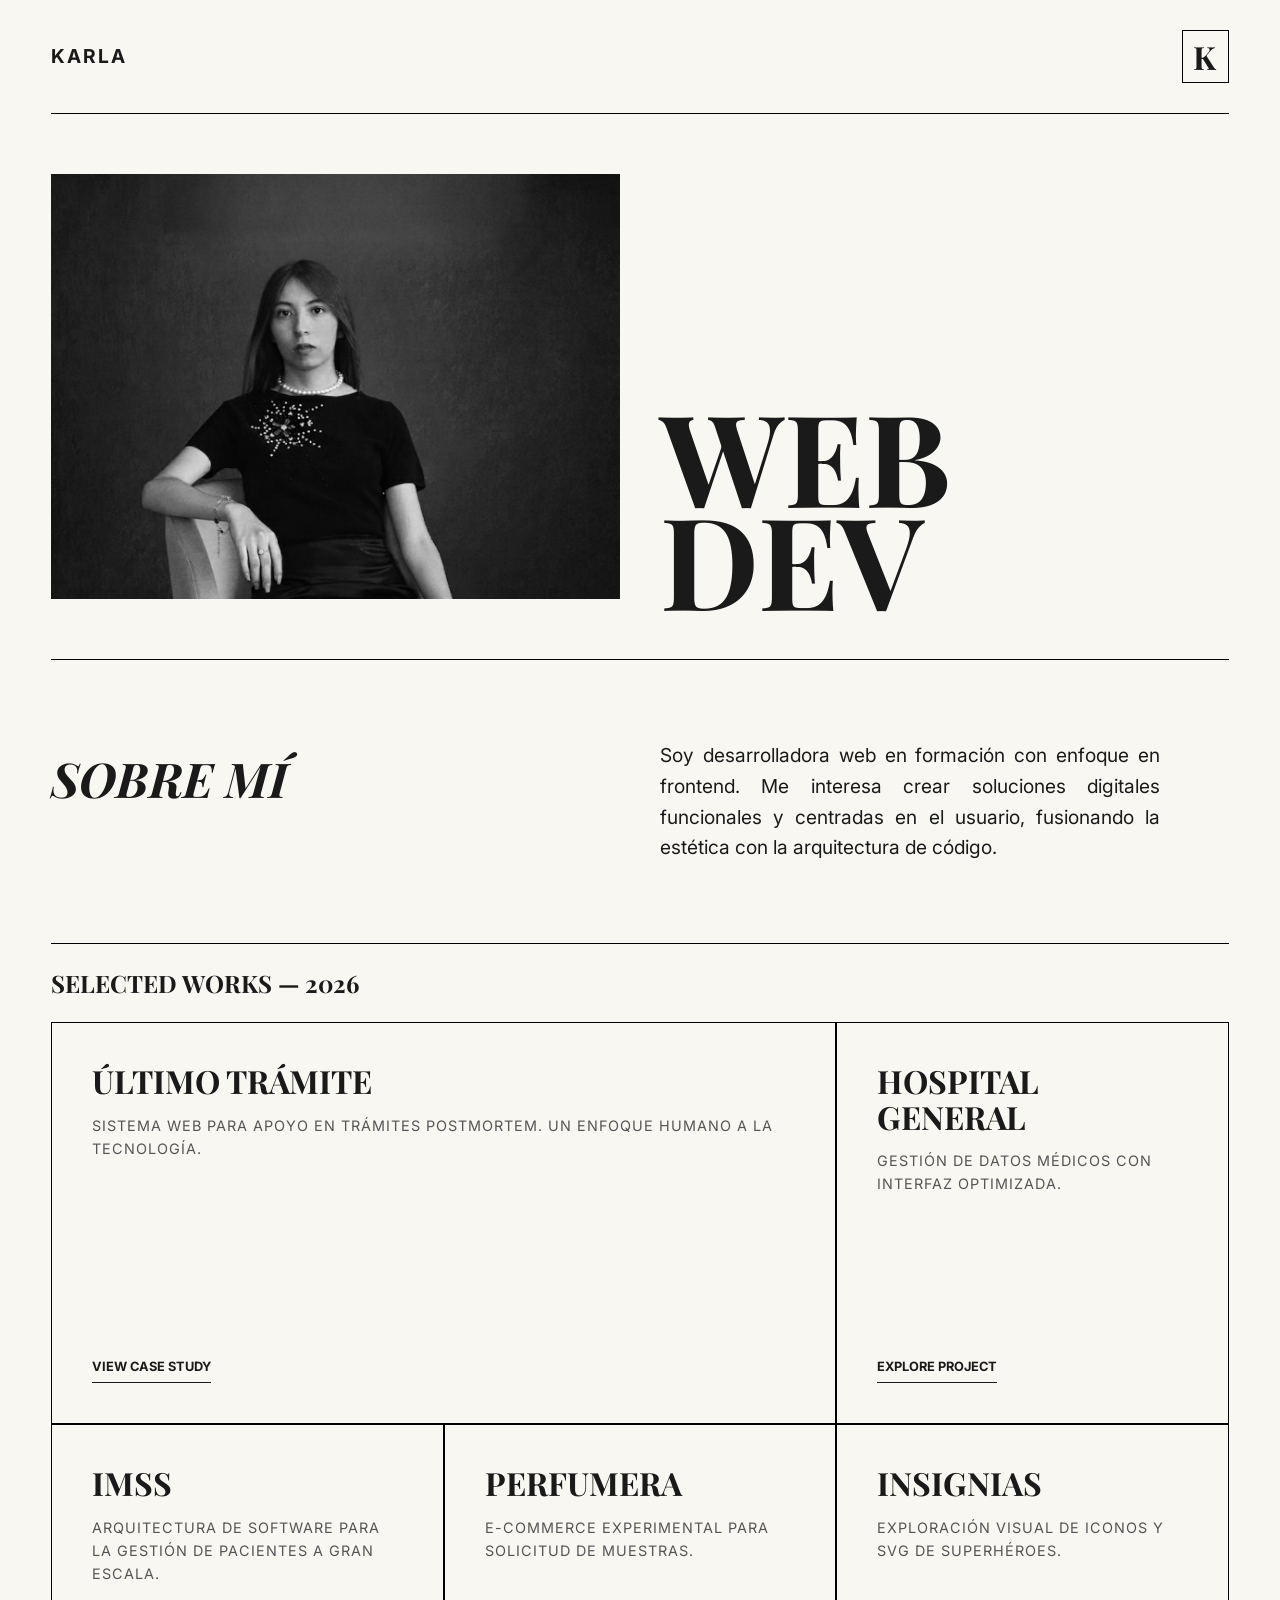
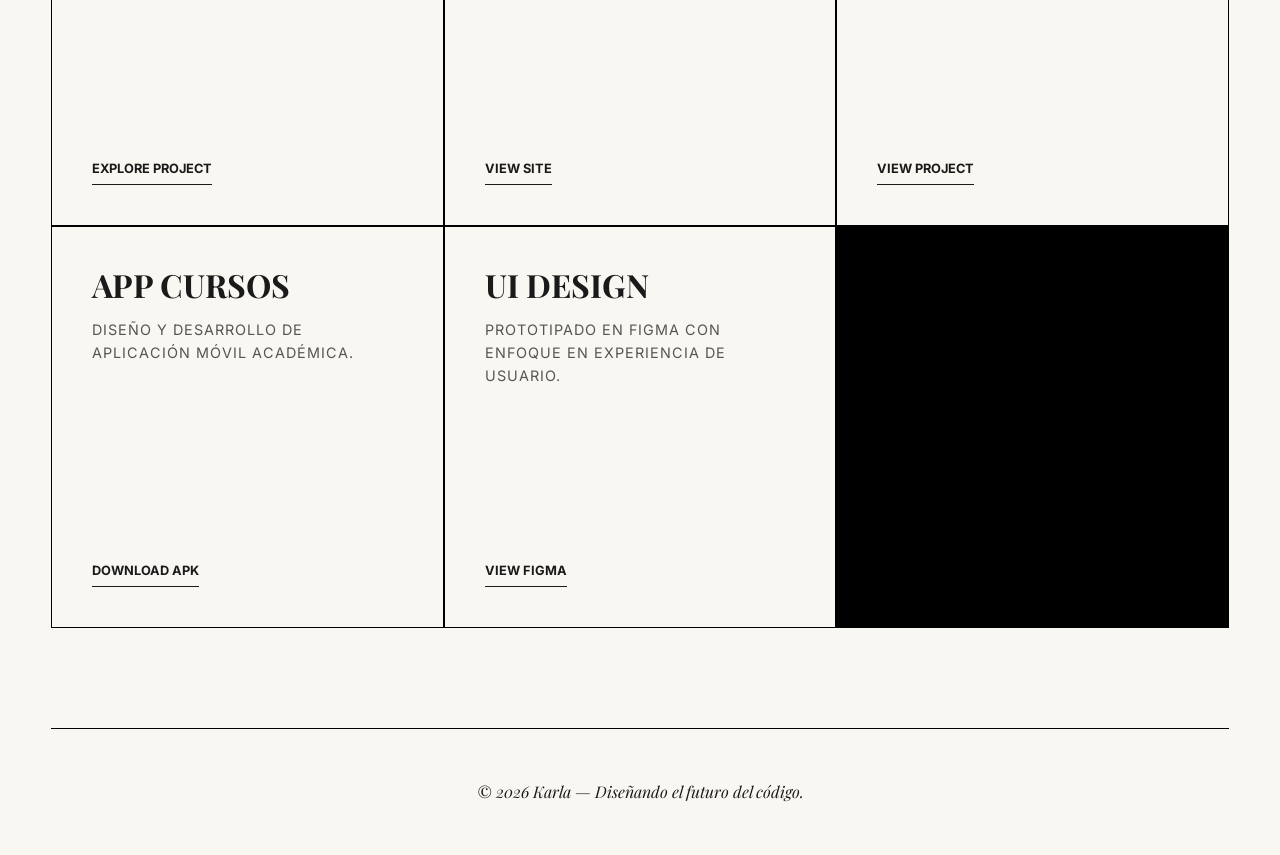
==== index.html @ a4cd82a0 "Update index.html" ====
<!DOCTYPE html>
<html lang="es">
<head>
    <meta charset="UTF-8">
    <meta name="viewport" content="width=device-width, initial-scale=1.0">
    <title>Karla | Portafolio Desarrollador Web</title>
    <link href="https://fonts.googleapis.com/css2?family=Playfair+Display:ital,wght@0,700;0,900;1,400&family=Inter:wght@300;400&display=swap" rel="stylesheet">
    <style>
        :root {
            --bg-color: #f9f7f2; /* Tono papel de revista */
            --text-primary: #1a1a1a;
            --accent: #8b7e66; /* Dorado apagado/editorial */
            --serif: 'Playfair Display', serif;
            --sans: 'Inter', sans-serif;
        }

        * {
            margin: 0;
            padding: 0;
            box-sizing: border-box;
        }

        body {
            background-color: var(--bg-color);
            color: var(--text-primary);
            font-family: var(--sans);
            line-height: 1.6;
            padding: 0 4%;
        }

        /* --- NAVBAR --- */
        .navbar {
            display: flex;
            justify-content: space-between;
            align-items: center;
            padding: 30px 0;
            border-bottom: 1px solid #000;
            text-transform: uppercase;
            letter-spacing: 2px;
            font-weight: bold;
        }

        .logo-left { font-size: 1.2rem; }
        .logo-right { 
            font-family: var(--serif);
            font-size: 2rem;
            border: 1px solid #000;
            padding: 0 10px;
        }

        /* --- HERO --- */
        .hero {
            display: grid;
            grid-template-columns: 1fr 1fr;
            align-items: end;
            padding: 60px 0;
            gap: 40px;
            border-bottom: 1px solid #000;
        }

        .hero img {
            width: 100%;
            height: 425px;
            object-fit: cover;
            filter: grayscale(100%);
            transition: filter 0.5s ease;
        }

        .hero img:hover { filter: grayscale(0%); }

        .hero h1 {
            font-family: var(--serif);
            font-size: clamp(4rem, 10vw, 8rem);
            line-height: 0.8;
            text-transform: uppercase;
            margin-bottom: -10px;
        }

        /* --- SOBRE MÍ --- */
        .sobre-mi {
            display: grid;
            grid-template-columns: 1fr 1fr;
            padding: 80px 0;
            gap: 40px;
        }

        .sobre-mi h2 {
            font-family: var(--serif);
            font-size: 3rem;
            text-transform: uppercase;
            font-style: italic;
        }

        .sobre-mi p {
            font-size: 1.2rem;
            max-width: 500px;
            align-self: center;
            text-align: justify;
        }

        /* --- PROYECTOS --- */
        .proyectos {
            display: grid;
            grid-template-columns: repeat(auto-fill, minmax(300px, 1fr));
            gap: 2px; /* Espacio mínimo para simular líneas de revista */
            background-color: #000; /* Color de las líneas divisorias */
            border: 1px solid #000;
            margin-bottom: 100px;
        }

        .card {
            background-color: var(--bg-color);
            padding: 40px;
            display: flex;
            flex-direction: column;
            justify-content: space-between;
            min-height: 400px;
            transition: background-color 0.3s ease;
        }

        .card:hover { background-color: #fff; }

        .card h3 {
            font-family: var(--serif);
            font-size: 2rem;
            text-transform: uppercase;
            margin-bottom: 15px;
            line-height: 1.1;
        }

        .card p {
            font-size: 0.9rem;
            color: #555;
            margin-bottom: 30px;
            text-transform: uppercase;
            letter-spacing: 1px;
        }

        .card a {
            text-decoration: none;
            color: var(--text-primary);
            font-weight: bold;
            text-transform: uppercase;
            font-size: 0.8rem;
            border-bottom: 1px solid var(--text-primary);
            width: fit-content;
            padding-bottom: 5px;
            transition: color 0.3s;
        }

        .card a:hover {
            color: var(--accent);
            border-color: var(--accent);
        }

        /* Ajuste para que el primer proyecto sea más grande*/
        .card:first-child {
            grid-column: span 2;
        }

        @media (max-width: 768px) {
            .hero, .sobre-mi { grid-template-columns: 1fr; }
            .card:first-child { grid-column: span 1; }
            .hero h1 { font-size: 4rem; }
        }
    </style>
</head>
<body>

  <div class="navbar">
    <div class="logo-left">Karla</div>
    <div class="logo-right">K</div>
  </div>

  <div class="hero">
    <img src="fotokarla.png" alt="Karla - Web Developer">
    <h1>Web<br>Dev</h1>
  </div>

  <div class="sobre-mi">
    <h2>Sobre mí</h2>
    <p>
      Soy desarrolladora web en formación con enfoque en frontend.
      Me interesa crear soluciones digitales funcionales y centradas en el usuario, 
      fusionando la estética con la arquitectura de código.
    </p>
  </div>

  <div style="border-top: 1px solid #000; padding: 20px 0;">
      <h2 style="font-family: var(--serif); text-transform: uppercase;">Selected Works — 2026</h2>
  </div>

  <div class="proyectos">

    <div class="card">
      <div>
        <h3>Último Trámite</h3>
        <p>Sistema web para apoyo en trámites postmortem. Un enfoque humano a la tecnología.</p>
      </div>
      <a href="https://ultimotramite.lovestoblog.com/vista/first.php" target="_blank">View Case Study</a>
    </div>
    
    <div class="card">
      <div>
        <h3>Hospital General</h3>
        <p>Gestión de datos médicos con interfaz optimizada.</p>
      </div>
      <a href="Hospital_General/" target="_blank">Explore Project</a>
    </div>

    <div class="card">
      <div>
        <h3>IMSS</h3>
        <p>Arquitectura de software para la gestión de pacientes a gran escala.</p>
      </div>
      <a href="IMSS/" target="_blank">Explore Project</a>
    </div>

    <div class="card">
      <div>
        <h3>Perfumera</h3>
        <p>E-commerce experimental para solicitud de muestras.</p>
      </div>
      <a href="Perfumera/" target="_blank">View Site</a>
    </div>

    <div class="card">
      <div>
        <h3>Insignias</h3>
        <p>Exploración visual de iconos y SVG de superhéroes.</p>
      </div>
      <a href="Insignias/" target="_blank">View Project</a>
    </div>

    <div class="card">
      <div>
        <h3>App Cursos</h3>
        <p>Diseño y desarrollo de aplicación móvil académica.</p>
      </div>
      <a href="https://drive.google.com/file/d/1vTiubDL7Ao1VwCYOZ09RYBj7iO4DvyG8/view?usp=sharing" target="_blank">Download APK</a>
    </div>

    <div class="card">
      <div>
        <h3>UI Design</h3>
        <p>Prototipado en Figma con enfoque en experiencia de usuario.</p>
      </div>
      <a href="https://www.figma.com/design/PJYYQzQSC2rD4tmxic5BMW/Untitled?node-id=0-1&t=fwATtpE1CGTAnm8r-1" target="_blank">View Figma</a>
    </div>

  </div>

  <footer style="padding: 50px 0; text-align: center; border-top: 1px solid #000; font-family: var(--serif); font-style: italic;">
      © 2026 Karla — Diseñando el futuro del código.
  </footer>

</body>
</html>
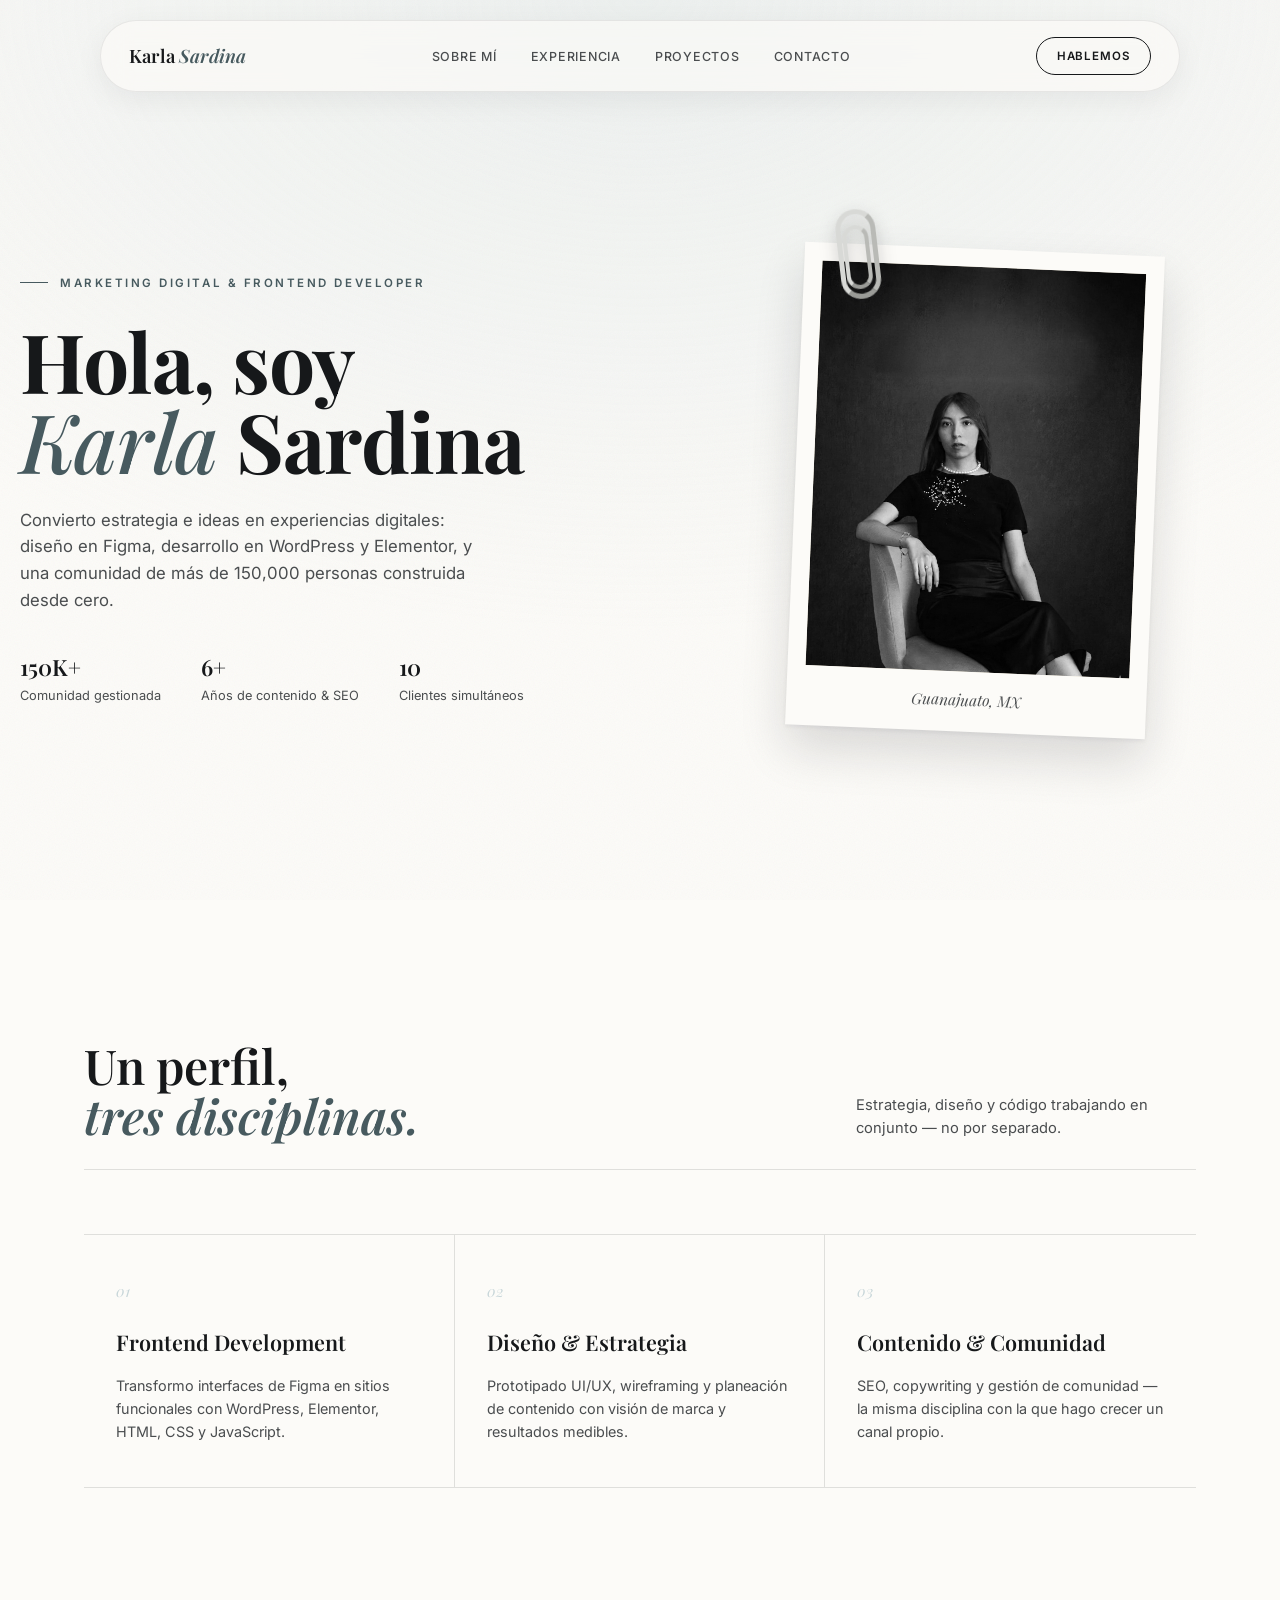
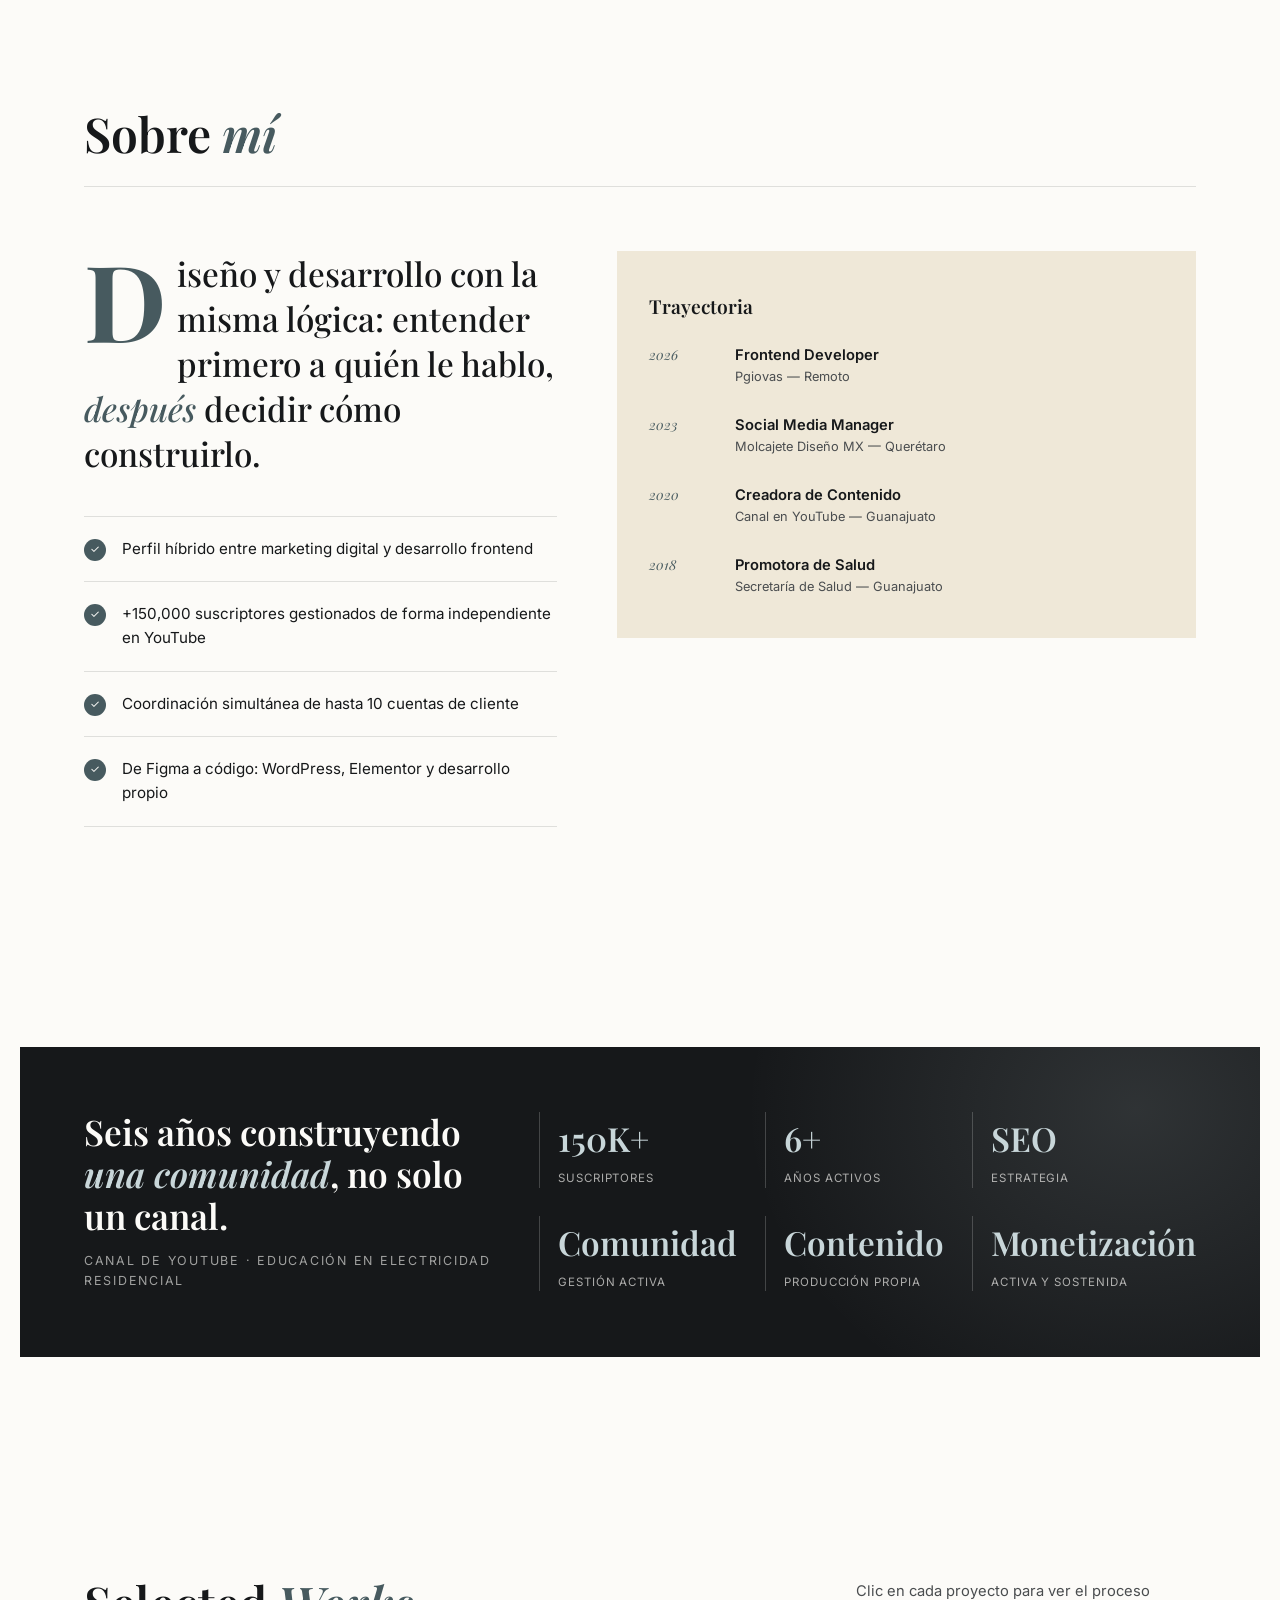
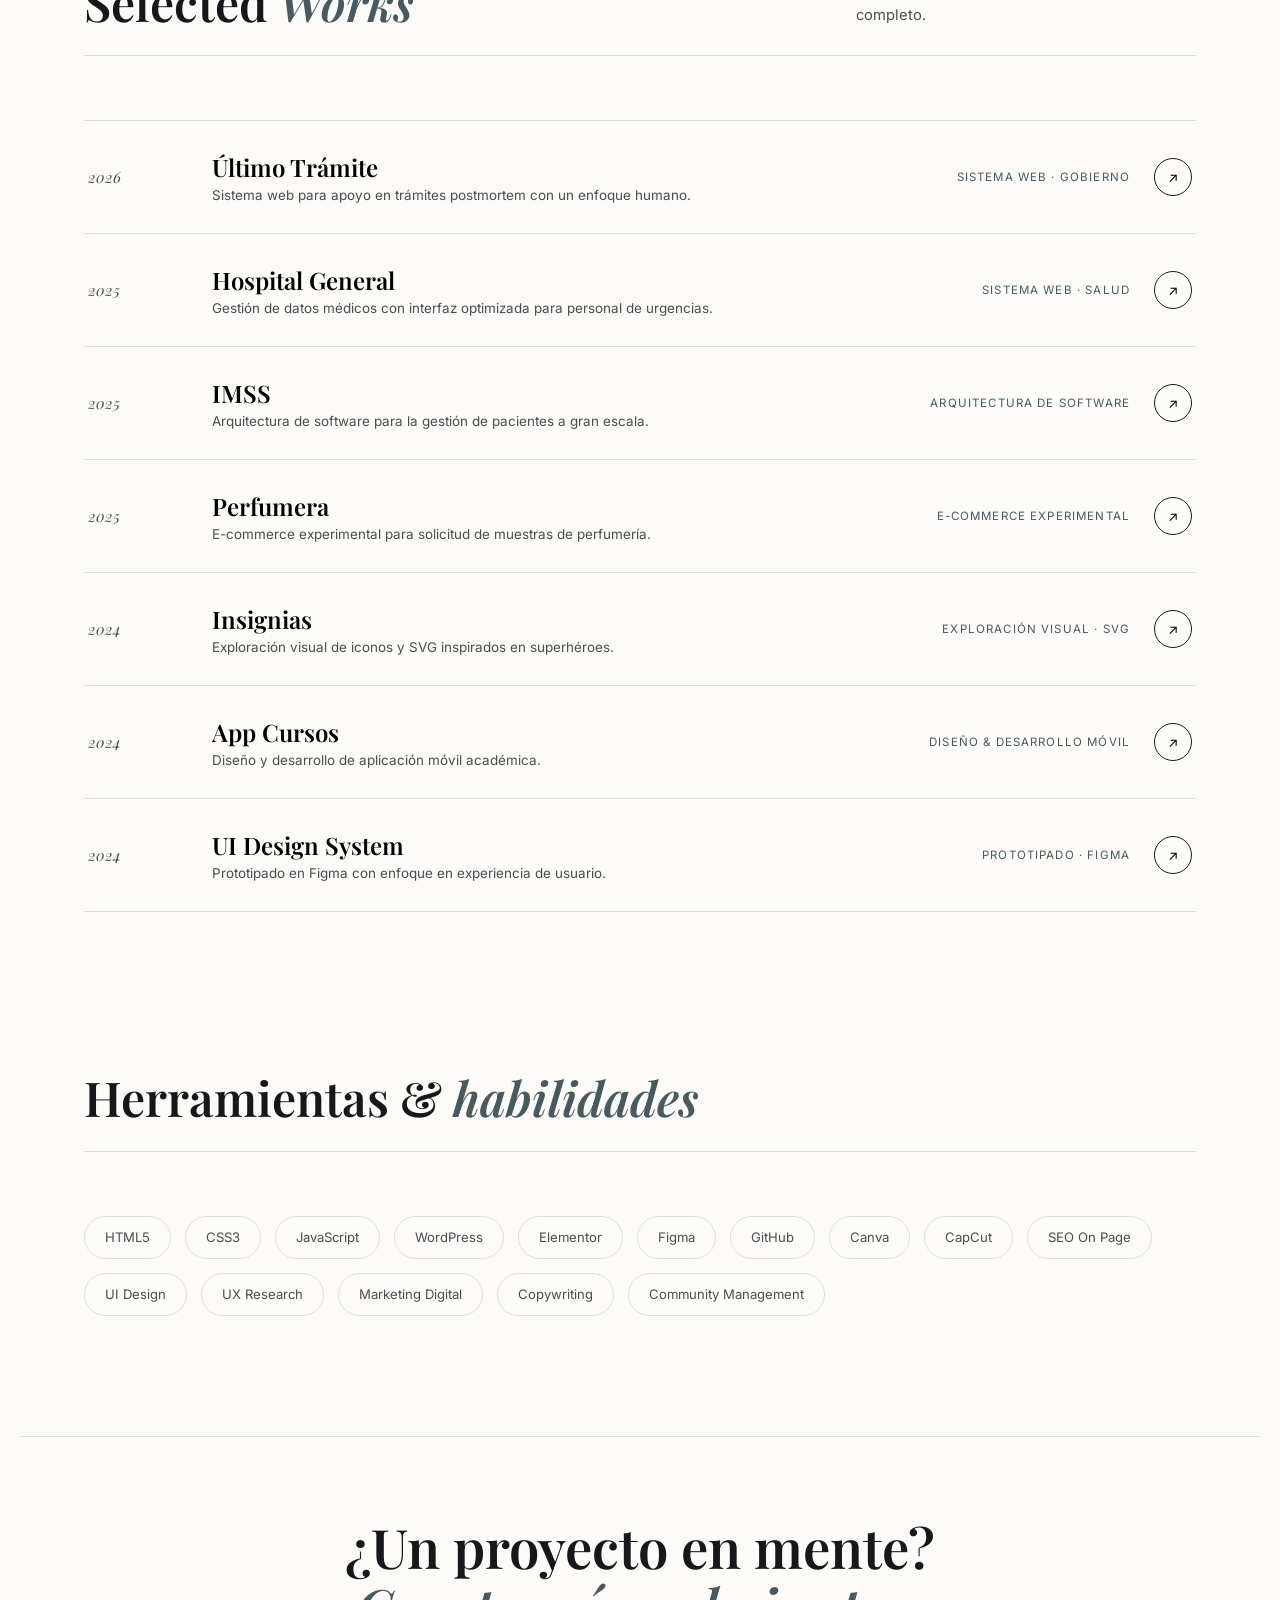
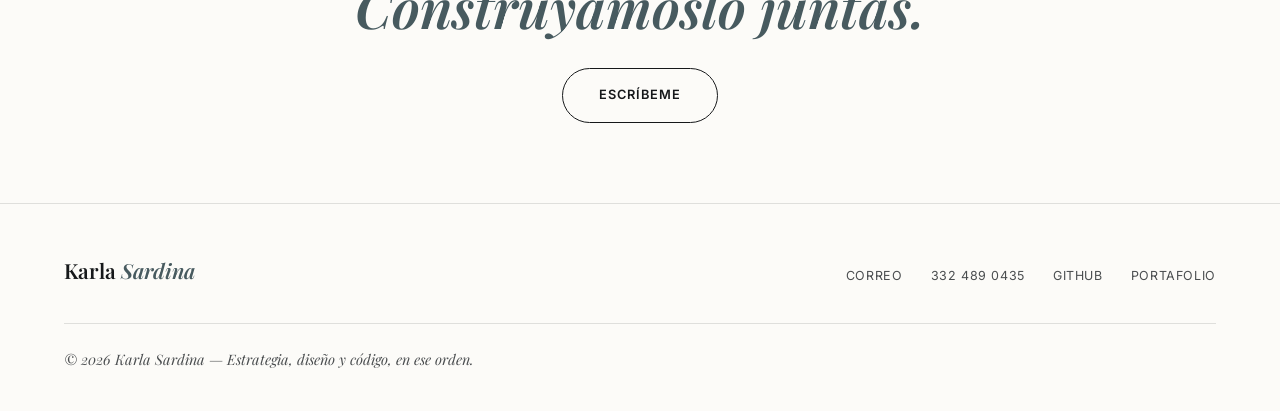
==== commit ab7108e4: "Portafolio Karla Sardina" ====
--- a/index.html
+++ b/index.html
@@ -1,258 +1,1186 @@
 <!DOCTYPE html>
 <html lang="es">
 <head>
-    <meta charset="UTF-8">
-    <meta name="viewport" content="width=device-width, initial-scale=1.0">
-    <title>Karla | Portafolio Desarrollador Web</title>
-    <link href="https://fonts.googleapis.com/css2?family=Playfair+Display:ital,wght@0,700;0,900;1,400&family=Inter:wght@300;400&display=swap" rel="stylesheet">
-    <style>
-        :root {
-            --bg-color: #f9f7f2; /* Tono papel de revista */
-            --text-primary: #1a1a1a;
-            --accent: #8b7e66; /* Dorado apagado/editorial */
-            --serif: 'Playfair Display', serif;
-            --sans: 'Inter', sans-serif;
-        }
-
-        * {
-            margin: 0;
-            padding: 0;
-            box-sizing: border-box;
-        }
-
-        body {
-            background-color: var(--bg-color);
-            color: var(--text-primary);
-            font-family: var(--sans);
-            line-height: 1.6;
-            padding: 0 4%;
-        }
-
-        /* --- NAVBAR --- */
-        .navbar {
-            display: flex;
-            justify-content: space-between;
-            align-items: center;
-            padding: 30px 0;
-            border-bottom: 1px solid #000;
-            text-transform: uppercase;
-            letter-spacing: 2px;
-            font-weight: bold;
-        }
-
-        .logo-left { font-size: 1.2rem; }
-        .logo-right { 
-            font-family: var(--serif);
-            font-size: 2rem;
-            border: 1px solid #000;
-            padding: 0 10px;
-        }
-
-        /* --- HERO --- */
-        .hero {
-            display: grid;
-            grid-template-columns: 1fr 1fr;
-            align-items: end;
-            padding: 60px 0;
-            gap: 40px;
-            border-bottom: 1px solid #000;
-        }
-
-        .hero img {
-            width: 100%;
-            height: 425px;
-            object-fit: cover;
-            filter: grayscale(100%);
-            transition: filter 0.5s ease;
-        }
-
-        .hero img:hover { filter: grayscale(0%); }
-
-        .hero h1 {
-            font-family: var(--serif);
-            font-size: clamp(4rem, 10vw, 8rem);
-            line-height: 0.8;
-            text-transform: uppercase;
-            margin-bottom: -10px;
-        }
-
-        /* --- SOBRE MÍ --- */
-        .sobre-mi {
-            display: grid;
-            grid-template-columns: 1fr 1fr;
-            padding: 80px 0;
-            gap: 40px;
-        }
-
-        .sobre-mi h2 {
-            font-family: var(--serif);
-            font-size: 3rem;
-            text-transform: uppercase;
-            font-style: italic;
-        }
-
-        .sobre-mi p {
-            font-size: 1.2rem;
-            max-width: 500px;
-            align-self: center;
-            text-align: justify;
-        }
-
-        /* --- PROYECTOS --- */
-        .proyectos {
-            display: grid;
-            grid-template-columns: repeat(auto-fill, minmax(300px, 1fr));
-            gap: 2px; /* Espacio mínimo para simular líneas de revista */
-            background-color: #000; /* Color de las líneas divisorias */
-            border: 1px solid #000;
-            margin-bottom: 100px;
-        }
-
-        .card {
-            background-color: var(--bg-color);
-            padding: 40px;
-            display: flex;
-            flex-direction: column;
-            justify-content: space-between;
-            min-height: 400px;
-            transition: background-color 0.3s ease;
-        }
-
-        .card:hover { background-color: #fff; }
-
-        .card h3 {
-            font-family: var(--serif);
-            font-size: 2rem;
-            text-transform: uppercase;
-            margin-bottom: 15px;
-            line-height: 1.1;
-        }
-
-        .card p {
-            font-size: 0.9rem;
-            color: #555;
-            margin-bottom: 30px;
-            text-transform: uppercase;
-            letter-spacing: 1px;
-        }
-
-        .card a {
-            text-decoration: none;
-            color: var(--text-primary);
-            font-weight: bold;
-            text-transform: uppercase;
-            font-size: 0.8rem;
-            border-bottom: 1px solid var(--text-primary);
-            width: fit-content;
-            padding-bottom: 5px;
-            transition: color 0.3s;
-        }
-
-        .card a:hover {
-            color: var(--accent);
-            border-color: var(--accent);
-        }
-
-        /* Ajuste para que el primer proyecto sea más grande*/
-        .card:first-child {
-            grid-column: span 2;
-        }
-
-        @media (max-width: 768px) {
-            .hero, .sobre-mi { grid-template-columns: 1fr; }
-            .card:first-child { grid-column: span 1; }
-            .hero h1 { font-size: 4rem; }
-        }
-    </style>
+<meta charset="UTF-8">
+<meta name="viewport" content="width=device-width, initial-scale=1.0">
+<title>Karla Sardina — Marketing Digital & Frontend Developer</title>
+<meta name="description" content="Portafolio de Karla Sardina. Marketing digital, diseño UI/UX y desarrollo frontend con WordPress, Elementor y código propio.">
+<link rel="preconnect" href="https://fonts.googleapis.com">
+<link href="https://fonts.googleapis.com/css2?family=Playfair+Display:ital,wght@0,500;0,600;0,700;0,900;1,500&family=Inter:wght@300;400;500;600&display=swap" rel="stylesheet">
+<style>
+/* ============================================================
+   KARLA SARDINA — PORTAFOLIO
+   Sistema editorial: revista + estudio creativo
+   ============================================================ */
+
+:root{
+  /* Paleta */
+  --paper:      #FCFBF8;
+  --paper-2:    #F4F1EA;
+  --ink:        #16181A;
+  --ink-soft:   #4A4D4F;
+  --slate:      #475A5F;   /* azul grisáceo profundo — acento principal */
+  --powder:     #C8D6D9;   /* azul grisáceo claro */
+  --olive:      #80816D;   /* taupe verdoso — uso mínimo, no protagonista */
+  --cream:      #EFE8D8;   /* ivory cálido — sin dominante verde */
+  --line:       rgba(22,24,26,0.12);
+
+  --serif: 'Playfair Display', serif;
+  --sans:  'Inter', sans-serif;
+
+  --container: 1240px;
+  --pad: clamp(24px, 5vw, 72px);
+}
+
+*{ margin:0; padding:0; box-sizing:border-box; }
+
+html{ scroll-behavior:smooth; }
+
+body{
+  background:var(--paper);
+  color:var(--ink);
+  font-family:var(--sans);
+  font-weight:400;
+  line-height:1.6;
+  -webkit-font-smoothing:antialiased;
+  position:relative;
+  overflow-x:hidden;
+}
+
+/* --- Textura de fondo: ruido sutil + manchas editoriales --- */
+body::before{
+  content:'';
+  position:fixed;
+  inset:0;
+  z-index:0;
+  pointer-events:none;
+  opacity:0.05;
+  background-image:url("data:image/svg+xml,%3Csvg xmlns='http://www.w3.org/2000/svg' width='120' height='120'%3E%3Cfilter id='n'%3E%3CfeTurbulence type='fractalNoise' baseFrequency='0.85' numOctaves='2' stitchTiles='stitch'/%3E%3C/filter%3E%3Crect width='100%25' height='100%25' filter='url(%23n)'/%3E%3C/svg%3E");
+}
+
+body::after{
+  content:'';
+  position:fixed;
+  inset:0;
+  z-index:0;
+  pointer-events:none;
+  /* Fondo casi sólido: un único velo cálido muy tenue, tipo papel de revista,
+     sin mezcla de colores — mantiene la sensación editorial sin distraer. */
+  background:
+    radial-gradient(ellipse 1400px 900px at 50% 0%, rgba(200,214,217,0.30), transparent 70%);
+}
+
+.wrap{ position:relative; z-index:1; }
+
+section{ padding: 0 var(--pad); }
+
+.container{ max-width:var(--container); margin:0 auto; }
+
+a{ color:inherit; text-decoration:none; }
+img{ display:block; max-width:100%; }
+
+::selection{ background:var(--slate); color:var(--paper); }
+
+:focus-visible{
+  outline:2px solid var(--slate);
+  outline-offset:3px;
+}
+
+@media (prefers-reduced-motion: reduce){
+  *{ animation-duration:0.01ms !important; animation-iteration-count:1 !important; transition-duration:0.01ms !important; scroll-behavior:auto !important; }
+}
+
+/* Eyebrow / label editorial */
+.eyebrow{
+  font-family:var(--sans);
+  font-size:0.72rem;
+  letter-spacing:0.22em;
+  text-transform:uppercase;
+  color:var(--slate);
+  font-weight:600;
+  display:flex;
+  align-items:center;
+  gap:12px;
+}
+.eyebrow::before{
+  content:'';
+  width:28px; height:1px;
+  background:var(--slate);
+  display:inline-block;
+}
+
+/* ============================================================
+   NAVBAR
+   ============================================================ */
+.navbar{
+  position:fixed;
+  top:20px; left:50%;
+  transform:translateX(-50%);
+  width:min(94%, 1080px);
+  z-index:100;
+  display:flex;
+  align-items:center;
+  justify-content:space-between;
+  padding:16px 28px;
+  background:rgba(252,251,248,0.65);
+  backdrop-filter:blur(14px) saturate(140%);
+  -webkit-backdrop-filter:blur(14px) saturate(140%);
+  border:1px solid rgba(22,24,26,0.08);
+  border-radius:100px;
+  box-shadow:0 8px 30px rgba(22,24,26,0.06);
+  transition:box-shadow 0.4s ease, background 0.4s ease;
+}
+.nav-logo{
+  font-family:var(--serif);
+  font-size:1.15rem;
+  font-weight:600;
+  letter-spacing:0.01em;
+}
+.nav-logo span{ color:var(--slate); font-style:italic; }
+.nav-links{
+  display:flex;
+  gap:34px;
+  list-style:none;
+}
+.nav-links a{
+  font-size:0.78rem;
+  letter-spacing:0.06em;
+  text-transform:uppercase;
+  font-weight:500;
+  color:var(--ink-soft);
+  position:relative;
+  padding-bottom:3px;
+}
+.nav-links a::after{
+  content:'';
+  position:absolute; left:0; bottom:0;
+  width:0; height:1px;
+  background:var(--ink);
+  transition:width 0.3s ease;
+}
+.nav-links a:hover{ color:var(--ink); }
+.nav-links a:hover::after{ width:100%; }
+
+.nav-cta{
+  font-size:0.72rem;
+  letter-spacing:0.08em;
+  text-transform:uppercase;
+  font-weight:600;
+  padding:9px 20px;
+  border:1px solid var(--ink);
+  border-radius:100px;
+  transition:background 0.3s ease, color 0.3s ease;
+}
+.nav-cta:hover{ background:var(--ink); color:var(--paper); }
+
+.nav-toggle{ display:none; }
+
+@media (max-width:860px){
+  .nav-links{ display:none; }
+  .nav-toggle{
+    display:flex; flex-direction:column; gap:5px;
+    background:none; border:none; cursor:pointer; padding:6px;
+  }
+  .nav-toggle span{ width:22px; height:2px; background:var(--ink); display:block; }
+}
+
+/* ============================================================
+   HERO
+   ============================================================ */
+.hero{
+  min-height:100svh;
+  display:grid;
+  grid-template-columns:1.05fr 0.95fr;
+  align-items:center;
+  gap:40px;
+  padding-top:140px;
+  padding-bottom:60px;
+}
+.hero-text .eyebrow{ margin-bottom:28px; }
+
+.hero-title{
+  font-family:var(--serif);
+  font-weight:700;
+  font-size:clamp(2.8rem, 6.4vw, 5.6rem);
+  line-height:0.98;
+  letter-spacing:-0.01em;
+  margin-bottom:26px;
+}
+.hero-title em{
+  font-style:italic;
+  font-weight:500;
+  color:var(--slate);
+}
+.hero-sub{
+  max-width:460px;
+  font-size:1.05rem;
+  color:var(--ink-soft);
+  margin-bottom:36px;
+}
+.hero-meta{
+  display:flex;
+  gap:40px;
+  flex-wrap:wrap;
+}
+.hero-meta div{ font-size:0.8rem; color:var(--ink-soft); }
+.hero-meta strong{
+  display:block;
+  font-family:var(--serif);
+  font-size:1.4rem;
+  color:var(--ink);
+  font-weight:600;
+}
+
+/* --- Marco Polaroid con clip metálico (100% CSS) --- */
+.photo-stage{
+  display:flex;
+  justify-content:center;
+  position:relative;
+}
+.polaroid{
+  position:relative;
+  background:var(--paper);
+  padding:18px 18px 60px 18px;
+  box-shadow:
+    0 2px 4px rgba(22,24,26,0.06),
+    0 24px 48px rgba(22,24,26,0.14);
+  transform:rotate(2.4deg);
+  transition:transform 0.6s cubic-bezier(.2,.8,.2,1);
+  width:min(360px, 84vw);
+}
+.photo-stage:hover .polaroid{ transform:rotate(0.6deg) translateY(-4px); }
+
+.polaroid .frame-photo{
+  position:relative;
+  overflow:hidden;
+  aspect-ratio:4/5;
+  background:var(--cream);
+}
+.polaroid .frame-photo img{
+  width:100%; height:100%;
+  object-fit:cover;
+  filter:grayscale(100%) contrast(1.02);
+  transition:filter 1.1s ease;
+}
+.photo-stage:hover .frame-photo img{ filter:grayscale(0%) contrast(1.02); }
+
+.polaroid-caption{
+  position:absolute;
+  bottom:20px; left:18px; right:18px;
+  font-family:var(--serif);
+  font-style:italic;
+  font-size:0.95rem;
+  color:var(--ink-soft);
+  text-align:center;
+}
+
+/* Clip metálico — construido con dos aros CSS, lado izquierdo */
+.paperclip{
+  position:absolute;
+  top:-34px;
+  left:26px;
+  width:44px;
+  height:96px;
+  transform:rotate(-9deg);
+  z-index:5;
+  filter:drop-shadow(0 6px 8px rgba(22,24,26,0.25));
+}
+.paperclip::before,
+.paperclip::after{
+  content:'';
+  position:absolute;
+  border-radius:22px;
+  border:5px solid;
+  border-color:#d8d9d6 #b9bab6 #9a9b97 #d8d9d6;
+  background:transparent;
+}
+.paperclip::before{ width:30px; height:80px; top:0; left:8px; }
+.paperclip::after{ width:18px; height:56px; top:16px; left:14px; border-width:4.5px; }
+
+/* ============================================================
+   WHAT I DO
+   ============================================================ */
+.services{ padding-top:140px; padding-bottom:120px; }
+.section-head{
+  display:flex;
+  justify-content:space-between;
+  align-items:flex-end;
+  gap:24px;
+  margin-bottom:64px;
+  border-bottom:1px solid var(--line);
+  padding-bottom:28px;
+}
+.section-head h2{
+  font-family:var(--serif);
+  font-weight:600;
+  font-size:clamp(2rem, 4vw, 3rem);
+  line-height:1.05;
+}
+.section-head h2 em{ font-style:italic; color:var(--slate); }
+.section-head p{
+  max-width:340px;
+  font-size:0.92rem;
+  color:var(--ink-soft);
+}
+
+.services-grid{
+  display:grid;
+  grid-template-columns:repeat(3, 1fr);
+  gap:0;
+  border-top:1px solid var(--line);
+}
+.service-card{
+  padding:44px 32px;
+  border-bottom:1px solid var(--line);
+  border-right:1px solid var(--line);
+  transition:background 0.35s ease;
+}
+.service-card:last-child{ border-right:none; }
+.service-card .num{
+  font-family:var(--serif);
+  font-style:italic;
+  color:var(--powder);
+  font-size:0.95rem;
+  margin-bottom:22px;
+}
+.service-card h3{
+  font-family:var(--serif);
+  font-weight:600;
+  font-size:1.35rem;
+  margin-bottom:14px;
+}
+.service-card p{ font-size:0.9rem; color:var(--ink-soft); }
+.service-card:hover{ background:rgba(200,214,217,0.14); }
+
+@media (max-width:860px){
+  .services-grid{ grid-template-columns:1fr; }
+  .service-card{ border-right:none; }
+}
+
+/* ============================================================
+   SOBRE MÍ
+   ============================================================ */
+.about{
+  padding-top:100px;
+  padding-bottom:120px;
+}
+.about-grid{
+  display:grid;
+  grid-template-columns:0.9fr 1.1fr;
+  gap:60px;
+  align-items:start;
+}
+.about-lead{
+  font-family:var(--serif);
+  font-size:clamp(1.5rem, 2.6vw, 2.1rem);
+  font-weight:500;
+  line-height:1.35;
+  color:var(--ink);
+}
+.about-lead::first-letter{
+  font-size:3.2em;
+  font-weight:700;
+  float:left;
+  line-height:0.8;
+  padding-right:10px;
+  margin-top:6px;
+  color:var(--slate);
+}
+.about-lead em{ font-style:italic; color:var(--slate); }
+
+.about-checklist{ margin-top:40px; display:flex; flex-direction:column; gap:0; }
+.check-item{
+  display:flex;
+  align-items:flex-start;
+  gap:16px;
+  padding:20px 0;
+  border-top:1px solid var(--line);
+  font-size:0.95rem;
+}
+.check-item:last-child{ border-bottom:1px solid var(--line); }
+.check-item .mark{
+  flex-shrink:0;
+  width:22px; height:22px;
+  border-radius:50%;
+  background:var(--slate);
+  color:var(--paper);
+  display:flex; align-items:center; justify-content:center;
+  font-size:0.7rem;
+  margin-top:2px;
+}
+
+.about-side{
+  background:var(--cream);
+  padding:40px 32px;
+  position:relative;
+}
+.about-side h4{
+  font-family:var(--serif);
+  font-weight:600;
+  font-size:1.2rem;
+  margin-bottom:22px;
+}
+.timeline{ display:flex; flex-direction:column; gap:26px; }
+.timeline-item{ display:grid; grid-template-columns:70px 1fr; gap:16px; }
+.timeline-item .year{
+  font-family:var(--serif);
+  font-style:italic;
+  font-size:0.85rem;
+  color:var(--slate);
+}
+.timeline-item .role{ font-weight:600; font-size:0.92rem; }
+.timeline-item .org{ font-size:0.8rem; color:var(--ink-soft); }
+
+@media (max-width:900px){
+  .about-grid{ grid-template-columns:1fr; }
+}
+
+/* ============================================================
+   LOGRO — YOUTUBE
+   ============================================================ */
+.achievement{
+  padding-top:100px;
+  padding-bottom:120px;
+}
+.achievement-box{
+  background:var(--ink);
+  color:var(--paper);
+  padding:64px var(--pad);
+  margin:0 calc(-1 * var(--pad));
+  display:grid;
+  grid-template-columns:1fr 1.3fr;
+  gap:48px;
+  align-items:center;
+  position:relative;
+  overflow:hidden;
+}
+.achievement-box::before{
+  content:'';
+  position:absolute;
+  inset:0;
+  background:radial-gradient(ellipse 600px 500px at 90% 20%, rgba(200,214,217,0.14), transparent 65%);
+  pointer-events:none;
+}
+.achievement-box h3{
+  font-family:var(--serif);
+  font-weight:600;
+  font-size:clamp(1.6rem, 3vw, 2.2rem);
+  line-height:1.2;
+  position:relative;
+}
+.achievement-box h3 em{ font-style:italic; color:var(--powder); }
+.achievement-box .channel-name{
+  display:inline-block;
+  margin-top:14px;
+  font-size:0.78rem;
+  letter-spacing:0.14em;
+  text-transform:uppercase;
+  color:rgba(252,251,248,0.6);
+}
+.stat-grid{
+  display:grid;
+  grid-template-columns:repeat(3, 1fr);
+  gap:28px;
+  position:relative;
+}
+.stat{ border-left:1px solid rgba(252,251,248,0.2); padding-left:18px; }
+.stat .stat-num{
+  font-family:var(--serif);
+  font-size:clamp(1.6rem, 2.6vw, 2.1rem);
+  font-weight:600;
+  color:var(--powder);
+}
+.stat .stat-label{
+  font-size:0.72rem;
+  letter-spacing:0.08em;
+  text-transform:uppercase;
+  color:rgba(252,251,248,0.65);
+  margin-top:4px;
+}
+
+@media (max-width:860px){
+  .achievement-box{ grid-template-columns:1fr; }
+  .stat-grid{ grid-template-columns:repeat(2,1fr); }
+}
+
+/* ============================================================
+   PROYECTOS
+   ============================================================ */
+.projects{ padding-top:100px; padding-bottom:60px; }
+
+.projects-grid{
+  border-top:1px solid var(--line);
+}
+.project-row{
+  display:grid;
+  grid-template-columns:100px 1fr auto auto;
+  align-items:center;
+  gap:24px;
+  padding:30px 4px;
+  border-bottom:1px solid var(--line);
+  cursor:pointer;
+  transition:background 0.3s ease, padding-left 0.3s ease;
+  background:none;
+  border-left:0 solid var(--slate);
+  border-right:none; border-top:none;
+  text-align:left;
+  width:100%;
+  font-family:var(--sans);
+}
+.project-row:hover{
+  background:rgba(200,214,217,0.14);
+  padding-left:20px;
+  border-left-width:4px;
+}
+.project-row .p-year{
+  font-family:var(--serif);
+  font-style:italic;
+  color:var(--ink-soft);
+  font-size:0.95rem;
+}
+.project-row .p-name-wrap h3{
+  font-family:var(--serif);
+  font-weight:600;
+  font-size:1.5rem;
+  margin-bottom:4px;
+}
+.project-row .p-name-wrap p{
+  font-size:0.84rem;
+  color:var(--ink-soft);
+  max-width:520px;
+}
+.project-row .p-cat{
+  font-size:0.72rem;
+  letter-spacing:0.1em;
+  text-transform:uppercase;
+  color:var(--slate);
+  white-space:nowrap;
+}
+.project-row .p-arrow{
+  width:38px; height:38px;
+  border-radius:50%;
+  border:1px solid var(--ink);
+  display:flex; align-items:center; justify-content:center;
+  transition:background 0.3s ease, transform 0.3s ease;
+  flex-shrink:0;
+}
+.project-row:hover .p-arrow{ background:var(--ink); color:var(--paper); transform:rotate(45deg); }
+
+@media (max-width:760px){
+  .project-row{ grid-template-columns:1fr auto; }
+  .project-row .p-year, .project-row .p-cat{ display:none; }
+}
+
+/* ============================================================
+   SKILLS
+   ============================================================ */
+.skills{ padding-top:100px; padding-bottom:120px; }
+.skills-cloud{
+  display:flex; flex-wrap:wrap; gap:14px;
+  margin-top:20px;
+}
+.skill-pill{
+  padding:10px 20px;
+  border:1px solid var(--line);
+  border-radius:100px;
+  font-size:0.82rem;
+  color:var(--ink-soft);
+  transition:border-color 0.3s ease, color 0.3s ease, background 0.3s ease;
+}
+.skill-pill:hover{
+  border-color:var(--slate);
+  color:var(--ink);
+  background:var(--cream);
+}
+
+/* ============================================================
+   CTA + FOOTER
+   ============================================================ */
+.cta{
+  padding-top:80px; padding-bottom:80px;
+  text-align:center;
+  border-top:1px solid var(--line);
+}
+.cta h2{
+  font-family:var(--serif);
+  font-weight:600;
+  font-size:clamp(2rem, 5vw, 3.4rem);
+  line-height:1.1;
+  max-width:800px;
+  margin:0 auto 32px;
+}
+.cta h2 em{ font-style:italic; color:var(--slate); }
+.cta-btn{
+  display:inline-block;
+  padding:16px 36px;
+  border:1px solid var(--ink);
+  border-radius:100px;
+  font-size:0.8rem;
+  letter-spacing:0.08em;
+  text-transform:uppercase;
+  font-weight:600;
+  transition:background 0.3s ease, color 0.3s ease;
+}
+.cta-btn:hover{ background:var(--ink); color:var(--paper); }
+
+footer{
+  padding:50px var(--pad) 40px;
+  border-top:1px solid var(--line);
+}
+.footer-grid{
+  display:flex;
+  justify-content:space-between;
+  align-items:flex-end;
+  flex-wrap:wrap;
+  gap:24px;
+}
+.footer-brand{
+  font-family:var(--serif);
+  font-size:1.3rem;
+  font-weight:600;
+}
+.footer-brand span{ font-style:italic; color:var(--slate); }
+.footer-links{
+  display:flex; gap:28px; flex-wrap:wrap;
+  list-style:none;
+}
+.footer-links a{
+  font-size:0.78rem;
+  letter-spacing:0.05em;
+  text-transform:uppercase;
+  color:var(--ink-soft);
+  border-bottom:1px solid transparent;
+  padding-bottom:2px;
+  transition:color 0.3s ease, border-color 0.3s ease;
+}
+.footer-links a:hover{ color:var(--ink); border-color:var(--ink); }
+.footer-note{
+  margin-top:36px;
+  font-family:var(--serif);
+  font-style:italic;
+  color:var(--ink-soft);
+  font-size:0.9rem;
+  border-top:1px solid var(--line);
+  padding-top:24px;
+}
+
+/* ============================================================
+   MODAL DE PROYECTO
+   ============================================================ */
+.modal-overlay{
+  position:fixed; inset:0;
+  background:rgba(22,24,26,0.55);
+  backdrop-filter:blur(6px);
+  z-index:200;
+  display:flex;
+  align-items:center;
+  justify-content:center;
+  padding:24px;
+  opacity:0;
+  pointer-events:none;
+  transition:opacity 0.35s ease;
+}
+.modal-overlay.active{ opacity:1; pointer-events:auto; }
+
+.modal{
+  background:var(--paper);
+  width:min(880px, 100%);
+  max-height:88vh;
+  overflow-y:auto;
+  position:relative;
+  padding:56px;
+  transform:translateY(24px) scale(0.98);
+  transition:transform 0.4s cubic-bezier(.2,.8,.2,1);
+  box-shadow:0 40px 80px rgba(0,0,0,0.3);
+}
+.modal-overlay.active .modal{ transform:translateY(0) scale(1); }
+
+.modal-close{
+  position:absolute; top:24px; right:24px;
+  width:38px; height:38px;
+  border-radius:50%;
+  border:1px solid var(--ink);
+  background:transparent;
+  display:flex; align-items:center; justify-content:center;
+  cursor:pointer;
+  font-size:1.1rem;
+  transition:background 0.3s ease, color 0.3s ease;
+}
+.modal-close:hover{ background:var(--ink); color:var(--paper); }
+
+.modal-eyebrow{ margin-bottom:20px; }
+.modal h2{
+  font-family:var(--serif);
+  font-weight:700;
+  font-size:clamp(1.8rem, 4vw, 2.6rem);
+  margin-bottom:6px;
+}
+.modal .modal-meta{
+  font-size:0.82rem;
+  color:var(--ink-soft);
+  margin-bottom:32px;
+}
+.modal-visual{
+  width:100%;
+  aspect-ratio:16/9;
+  background:linear-gradient(135deg, var(--cream), var(--powder));
+  margin-bottom:36px;
+  position:relative;
+  overflow:hidden;
+  display:flex; align-items:center; justify-content:center;
+}
+.modal-visual span{
+  font-family:var(--serif);
+  font-style:italic;
+  color:var(--ink-soft);
+  font-size:0.9rem;
+}
+.modal-body{
+  display:grid;
+  grid-template-columns:1fr 1fr;
+  gap:32px;
+  margin-bottom:36px;
+}
+.modal-block h4{
+  font-size:0.72rem;
+  letter-spacing:0.1em;
+  text-transform:uppercase;
+  color:var(--slate);
+  margin-bottom:10px;
+}
+.modal-block p{ font-size:0.92rem; color:var(--ink-soft); }
+.modal-tech{ display:flex; flex-wrap:wrap; gap:8px; margin-top:6px; }
+.modal-tech span{
+  font-size:0.72rem;
+  padding:5px 12px;
+  border:1px solid var(--line);
+  border-radius:100px;
+  color:var(--ink-soft);
+}
+.modal-visit{
+  display:inline-flex; align-items:center; gap:10px;
+  padding:14px 28px;
+  background:var(--ink);
+  color:var(--paper);
+  border-radius:100px;
+  font-size:0.78rem;
+  letter-spacing:0.06em;
+  text-transform:uppercase;
+  font-weight:600;
+  transition:background 0.3s ease;
+}
+.modal-visit:hover{ background:var(--slate); }
+
+@media (max-width:640px){
+  .modal{ padding:36px 24px; }
+  .modal-body{ grid-template-columns:1fr; }
+}
+
+/* ============================================================
+   SCROLL REVEAL
+   ============================================================ */
+.reveal{
+  opacity:0;
+  transform:translateY(28px);
+  transition:opacity 0.8s ease, transform 0.8s cubic-bezier(.2,.8,.2,1);
+}
+.reveal.in{ opacity:1; transform:translateY(0); }
+
+</style>
 </head>
 <body>
-
-  <div class="navbar">
-    <div class="logo-left">Karla</div>
-    <div class="logo-right">K</div>
+<div class="wrap">
+
+  <!-- ============================================================
+       NAVBAR
+  ============================================================ -->
+  <nav class="navbar">
+    <div class="nav-logo">Karla <span>Sardina</span></div>
+    <ul class="nav-links">
+      <li><a href="#sobre-mi">Sobre mí</a></li>
+      <li><a href="#experiencia">Experiencia</a></li>
+      <li><a href="#proyectos">Proyectos</a></li>
+      <li><a href="#contacto">Contacto</a></li>
+    </ul>
+    <a href="#contacto" class="nav-cta">Hablemos</a>
+  </nav>
+
+  <!-- ============================================================
+       HERO
+  ============================================================ -->
+  <header class="hero container">
+    <div class="hero-text">
+      <p class="eyebrow">Marketing Digital &amp; Frontend Developer</p>
+      <h1 class="hero-title">Hola, soy<br><em>Karla</em> Sardina</h1>
+      <p class="hero-sub">
+        Convierto estrategia e ideas en experiencias digitales: diseño en Figma, desarrollo en WordPress
+        y Elementor, y una comunidad de más de 150,000 personas construida desde cero.
+      </p>
+      <div class="hero-meta">
+        <div><strong>150K+</strong>Comunidad gestionada</div>
+        <div><strong>6+</strong>Años de contenido &amp; SEO</div>
+        <div><strong>10</strong>Clientes simultáneos</div>
+      </div>
+    </div>
+    <div class="photo-stage">
+      <div class="polaroid">
+        <span class="paperclip" aria-hidden="true"></span>
+        <div class="frame-photo">
+          <img src="fotokarla.png" alt="Retrato de Karla Sardina">
+        </div>
+        <p class="polaroid-caption">Guanajuato, MX</p>
+      </div>
+    </div>
+  </header>
+
+  <!-- ============================================================
+       WHAT I DO
+  ============================================================ -->
+  <section class="services container reveal" id="servicios">
+    <div class="section-head">
+      <h2>Un perfil,<br><em>tres disciplinas.</em></h2>
+      <p>Estrategia, diseño y código trabajando en conjunto — no por separado.</p>
+    </div>
+    <div class="services-grid">
+      <div class="service-card">
+        <p class="num">01</p>
+        <h3>Frontend Development</h3>
+        <p>Transformo interfaces de Figma en sitios funcionales con WordPress, Elementor, HTML, CSS y JavaScript.</p>
+      </div>
+      <div class="service-card">
+        <p class="num">02</p>
+        <h3>Diseño &amp; Estrategia</h3>
+        <p>Prototipado UI/UX, wireframing y planeación de contenido con visión de marca y resultados medibles.</p>
+      </div>
+      <div class="service-card">
+        <p class="num">03</p>
+        <h3>Contenido &amp; Comunidad</h3>
+        <p>SEO, copywriting y gestión de comunidad — la misma disciplina con la que hago crecer un canal propio.</p>
+      </div>
+    </div>
+  </section>
+
+  <!-- ============================================================
+       SOBRE MÍ
+  ============================================================ -->
+  <section class="about container reveal" id="sobre-mi">
+    <div class="section-head">
+      <h2>Sobre <em>mí</em></h2>
+    </div>
+    <div class="about-grid">
+      <div>
+        <p class="about-lead">
+          Diseño y desarrollo con la misma lógica: entender primero a quién le hablo,
+          <em>después</em> decidir cómo construirlo.
+        </p>
+        <div class="about-checklist">
+          <div class="check-item"><span class="mark">✓</span> Perfil híbrido entre marketing digital y desarrollo frontend</div>
+          <div class="check-item"><span class="mark">✓</span> +150,000 suscriptores gestionados de forma independiente en YouTube</div>
+          <div class="check-item"><span class="mark">✓</span> Coordinación simultánea de hasta 10 cuentas de cliente</div>
+          <div class="check-item"><span class="mark">✓</span> De Figma a código: WordPress, Elementor y desarrollo propio</div>
+        </div>
+      </div>
+      <div class="about-side">
+        <h4>Trayectoria</h4>
+        <div class="timeline" id="experiencia">
+          <div class="timeline-item">
+            <span class="year">2026</span>
+            <div><p class="role">Frontend Developer</p><p class="org">Pgiovas — Remoto</p></div>
+          </div>
+          <div class="timeline-item">
+            <span class="year">2023</span>
+            <div><p class="role">Social Media Manager</p><p class="org">Molcajete Diseño MX — Querétaro</p></div>
+          </div>
+          <div class="timeline-item">
+            <span class="year">2020</span>
+            <div><p class="role">Creadora de Contenido</p><p class="org">Canal en YouTube — Guanajuato</p></div>
+          </div>
+          <div class="timeline-item">
+            <span class="year">2018</span>
+            <div><p class="role">Promotora de Salud</p><p class="org">Secretaría de Salud — Guanajuato</p></div>
+          </div>
+        </div>
+      </div>
+    </div>
+  </section>
+
+  <!-- ============================================================
+       LOGRO — YOUTUBE
+  ============================================================ -->
+  <section class="achievement container reveal">
+    <div class="achievement-box">
+      <div>
+        <h3>Seis años construyendo <em>una comunidad</em>, no solo un canal.</h3>
+        <span class="channel-name">Canal de YouTube · Educación en electricidad residencial</span>
+      </div>
+      <div class="stat-grid">
+        <div class="stat"><p class="stat-num">150K+</p><p class="stat-label">Suscriptores</p></div>
+        <div class="stat"><p class="stat-num">6+</p><p class="stat-label">Años activos</p></div>
+        <div class="stat"><p class="stat-num">SEO</p><p class="stat-label">Estrategia</p></div>
+        <div class="stat"><p class="stat-num">Comunidad</p><p class="stat-label">Gestión activa</p></div>
+        <div class="stat"><p class="stat-num">Contenido</p><p class="stat-label">Producción propia</p></div>
+        <div class="stat"><p class="stat-num">Monetización</p><p class="stat-label">Activa y sostenida</p></div>
+      </div>
+    </div>
+  </section>
+
+  <!-- ============================================================
+       PROYECTOS
+  ============================================================ -->
+  <section class="projects container reveal" id="proyectos">
+    <div class="section-head">
+      <h2>Selected <em>Works</em></h2>
+      <p>Clic en cada proyecto para ver el proceso completo.</p>
+    </div>
+    <div class="projects-grid" id="projectsGrid"><!-- generado por JS --></div>
+  </section>
+
+  <!-- ============================================================
+       SKILLS
+  ============================================================ -->
+  <section class="skills container reveal">
+    <div class="section-head">
+      <h2>Herramientas &amp; <em>habilidades</em></h2>
+    </div>
+    <div class="skills-cloud">
+      <span class="skill-pill">HTML5</span>
+      <span class="skill-pill">CSS3</span>
+      <span class="skill-pill">JavaScript</span>
+      <span class="skill-pill">WordPress</span>
+      <span class="skill-pill">Elementor</span>
+      <span class="skill-pill">Figma</span>
+      <span class="skill-pill">GitHub</span>
+      <span class="skill-pill">Canva</span>
+      <span class="skill-pill">CapCut</span>
+      <span class="skill-pill">SEO On Page</span>
+      <span class="skill-pill">UI Design</span>
+      <span class="skill-pill">UX Research</span>
+      <span class="skill-pill">Marketing Digital</span>
+      <span class="skill-pill">Copywriting</span>
+      <span class="skill-pill">Community Management</span>
+    </div>
+  </section>
+
+  <!-- ============================================================
+       CTA
+  ============================================================ -->
+  <section class="cta container reveal" id="contacto">
+    <h2>¿Un proyecto en mente? <em>Construyámoslo juntas.</em></h2>
+    <a href="mailto:sl.karla.paola@gmail.com" class="cta-btn">Escríbeme</a>
+  </section>
+
+  <!-- ============================================================
+       FOOTER
+  ============================================================ -->
+  <footer>
+    <div class="footer-grid">
+      <div class="footer-brand">Karla <span>Sardina</span></div>
+      <ul class="footer-links">
+        <li><a href="mailto:sl.karla.paola@gmail.com">Correo</a></li>
+        <li><a href="tel:3324890435">332 489 0435</a></li>
+        <li><a href="https://github.com/slkarlapaola-cyber" target="_blank" rel="noopener">GitHub</a></li>
+        <li><a href="https://slkarlapaola-cyber.github.io/karla-sardina.github.io/" target="_blank" rel="noopener">Portafolio</a></li>
+      </ul>
+    </div>
+    <p class="footer-note">© 2026 Karla Sardina — Estrategia, diseño y código, en ese orden.</p>
+  </footer>
+
+</div>
+
+<!-- ============================================================
+     MODAL
+============================================================ -->
+<div class="modal-overlay" id="modalOverlay">
+  <div class="modal" role="dialog" aria-modal="true" aria-labelledby="modalTitle">
+    <button class="modal-close" id="modalClose" aria-label="Cerrar">✕</button>
+    <p class="eyebrow modal-eyebrow" id="modalCat">Categoría</p>
+    <h2 id="modalTitle">Nombre del proyecto</h2>
+    <p class="modal-meta" id="modalMeta">Año · Tecnologías</p>
+    <div class="modal-visual"><span id="modalVisualLabel">Vista previa del proyecto</span></div>
+    <div class="modal-body">
+      <div class="modal-block">
+        <h4>Problema</h4>
+        <p id="modalProblem"></p>
+      </div>
+      <div class="modal-block">
+        <h4>Solución</h4>
+        <p id="modalSolution"></p>
+      </div>
+      <div class="modal-block">
+        <h4>Proceso</h4>
+        <p id="modalProcess"></p>
+      </div>
+      <div class="modal-block">
+        <h4>Resultado</h4>
+        <p id="modalResult"></p>
+      </div>
+    </div>
+    <div class="modal-block" style="margin-bottom:32px;">
+      <h4>Tecnologías</h4>
+      <div class="modal-tech" id="modalTech"></div>
+    </div>
+    <a href="#" target="_blank" rel="noopener" class="modal-visit" id="modalVisit">Visitar proyecto →</a>
   </div>
-
-  <div class="hero">
-    <img src="fotokarla.png" alt="Karla - Web Developer">
-    <h1>Web<br>Dev</h1>
-  </div>
-
-  <div class="sobre-mi">
-    <h2>Sobre mí</h2>
-    <p>
-      Soy desarrolladora web en formación con enfoque en frontend.
-      Me interesa crear soluciones digitales funcionales y centradas en el usuario, 
-      fusionando la estética con la arquitectura de código.
-    </p>
-  </div>
-
-  <div style="border-top: 1px solid #000; padding: 20px 0;">
-      <h2 style="font-family: var(--serif); text-transform: uppercase;">Selected Works — 2026</h2>
-  </div>
-
-  <div class="proyectos">
-
-    <div class="card">
-      <div>
-        <h3>Último Trámite</h3>
-        <p>Sistema web para apoyo en trámites postmortem. Un enfoque humano a la tecnología.</p>
-      </div>
-      <a href="https://ultimotramite.lovestoblog.com/vista/first.php" target="_blank">View Case Study</a>
-    </div>
-    
-    <div class="card">
-      <div>
-        <h3>Hospital General</h3>
-        <p>Gestión de datos médicos con interfaz optimizada.</p>
-      </div>
-      <a href="Hospital_General/" target="_blank">Explore Project</a>
-    </div>
-
-    <div class="card">
-      <div>
-        <h3>IMSS</h3>
-        <p>Arquitectura de software para la gestión de pacientes a gran escala.</p>
-      </div>
-      <a href="IMSS/" target="_blank">Explore Project</a>
-    </div>
-
-    <div class="card">
-      <div>
-        <h3>Perfumera</h3>
-        <p>E-commerce experimental para solicitud de muestras.</p>
-      </div>
-      <a href="Perfumera/" target="_blank">View Site</a>
-    </div>
-
-    <div class="card">
-      <div>
-        <h3>Insignias</h3>
-        <p>Exploración visual de iconos y SVG de superhéroes.</p>
-      </div>
-      <a href="Insignias/" target="_blank">View Project</a>
-    </div>
-
-    <div class="card">
-      <div>
-        <h3>App Cursos</h3>
-        <p>Diseño y desarrollo de aplicación móvil académica.</p>
-      </div>
-      <a href="https://drive.google.com/file/d/1vTiubDL7Ao1VwCYOZ09RYBj7iO4DvyG8/view?usp=sharing" target="_blank">Download APK</a>
-    </div>
-
-    <div class="card">
-      <div>
-        <h3>UI Design</h3>
-        <p>Prototipado en Figma con enfoque en experiencia de usuario.</p>
-      </div>
-      <a href="https://www.figma.com/design/PJYYQzQSC2rD4tmxic5BMW/Untitled?node-id=0-1&t=fwATtpE1CGTAnm8r-1" target="_blank">View Figma</a>
-    </div>
-
-  </div>
-
-  <footer style="padding: 50px 0; text-align: center; border-top: 1px solid #000; font-family: var(--serif); font-style: italic;">
-      © 2026 Karla — Diseñando el futuro del código.
-  </footer>
-
+</div>
+
+<script>
+/* ============================================================
+   DATA — PROYECTOS
+   Edita este arreglo para agregar o modificar proyectos.
+============================================================ */
+const proyectos = [
+  {
+    nombre: "Último Trámite",
+    categoria: "Sistema Web · Gobierno",
+    anio: "2026",
+    tech: ["HTML", "CSS", "JavaScript", "PHP"],
+    descripcion: "Sistema web para apoyo en trámites postmortem con un enfoque humano.",
+    problema: "Los procesos administrativos tras un fallecimiento son confusos y están dispersos entre distintas dependencias.",
+    solucion: "Una plataforma centralizada que guía al usuario paso a paso, reduciendo fricción emocional y administrativa.",
+    proceso: "Investigación de trámites reales, arquitectura de información y desarrollo de interfaz guiada.",
+    resultado: "Un flujo claro que simplifica un proceso históricamente complejo para el usuario final.",
+    link: "https://ultimotramite.lovestoblog.com/vista/first.php"
+  },
+  {
+    nombre: "Hospital General",
+    categoria: "Sistema Web · Salud",
+    anio: "2025",
+    tech: ["Bootstrap 5", "PHP", "MySQL", "pdfMake"],
+    descripcion: "Gestión de datos médicos con interfaz optimizada para personal de urgencias.",
+    problema: "El registro de pacientes en urgencias se realizaba de forma manual, lenta y propensa a errores.",
+    solucion: "Un sistema de captura estructurado con base de datos relacional y generación automática de documentos.",
+    proceso: "Diseño de base de datos (7 tablas relacionadas), backend en PHP y generación de PDF con pdfMake.",
+    resultado: "Registro de pacientes más rápido, confiable y con documentación lista para entrega inmediata.",
+    link: "Hospital_General/"
+  },
+  {
+    nombre: "IMSS",
+    categoria: "Arquitectura de Software",
+    anio: "2025",
+    tech: ["HTML", "CSS", "JavaScript", "SQL"],
+    descripcion: "Arquitectura de software para la gestión de pacientes a gran escala.",
+    problema: "Instituciones con alto volumen de pacientes requieren un sistema escalable y ordenado.",
+    solucion: "Arquitectura modular pensada para crecer sin perder rendimiento ni claridad de datos.",
+    proceso: "Modelado de datos, definición de módulos y validación de flujos de usuario.",
+    resultado: "Base sólida para un sistema de gestión hospitalaria escalable.",
+    link: "IMSS/"
+  },
+  {
+    nombre: "Perfumera",
+    categoria: "E-commerce Experimental",
+    anio: "2025",
+    tech: ["HTML", "CSS", "JavaScript"],
+    descripcion: "E-commerce experimental para solicitud de muestras de perfumería.",
+    problema: "Las tiendas de perfumería en línea no suelen facilitar la solicitud de muestras antes de comprar.",
+    solucion: "Una experiencia de catálogo minimalista enfocada en solicitar muestras de forma simple.",
+    proceso: "Diseño visual de producto, maquetación responsiva y lógica de solicitud.",
+    resultado: "Un flujo de compra experimental centrado en la experiencia sensorial del producto.",
+    link: "Perfumera/"
+  },
+  {
+    nombre: "Insignias",
+    categoria: "Exploración Visual · SVG",
+    anio: "2024",
+    tech: ["SVG", "CSS", "Illustration"],
+    descripcion: "Exploración visual de iconos y SVG inspirados en superhéroes.",
+    problema: "Se buscaba explorar identidad visual a través de iconografía ilustrada.",
+    solucion: "Un set de insignias vectoriales con estilo propio, optimizadas para web.",
+    proceso: "Bocetaje, vectorización en SVG y optimización de código para rendimiento.",
+    resultado: "Una colección de assets vectoriales reutilizables y ligeros.",
+    link: "Insignias/"
+  },
+  {
+    nombre: "App Cursos",
+    categoria: "Diseño & Desarrollo Móvil",
+    anio: "2024",
+    tech: ["Figma", "Android", "UI/UX"],
+    descripcion: "Diseño y desarrollo de aplicación móvil académica.",
+    problema: "Estudiantes necesitaban una forma centralizada de acceder a contenido de cursos.",
+    solucion: "Aplicación móvil con navegación simple y jerarquía visual clara para contenido educativo.",
+    proceso: "Prototipado en Figma, pruebas de usabilidad y desarrollo de app funcional.",
+    resultado: "Una app funcional descargable, con experiencia de usuario validada.",
+    link: "https://drive.google.com/file/d/1vTiubDL7Ao1VwCYOZ09RYBj7iO4DvyG8/view?usp=sharing"
+  },
+  {
+    nombre: "UI Design System",
+    categoria: "Prototipado · Figma",
+    anio: "2024",
+    tech: ["Figma", "Wireframing", "Design System"],
+    descripcion: "Prototipado en Figma con enfoque en experiencia de usuario.",
+    problema: "Falta de consistencia visual entre pantallas de un mismo producto.",
+    solucion: "Un sistema de componentes reutilizables con jerarquía tipográfica y de color definida.",
+    proceso: "Investigación de referencias, definición de tokens visuales y prototipado interactivo.",
+    resultado: "Un sistema de diseño coherente, listo para desarrollo.",
+    link: "https://www.figma.com/design/PJYYQzQSC2rD4tmxic5BMW/Untitled?node-id=0-1&t=fwATtpE1CGTAnm8r-1"
+  }
+];
+
+const grid = document.getElementById('projectsGrid');
+proyectos.forEach((p, i) => {
+  const row = document.createElement('button');
+  row.className = 'project-row reveal in';
+  row.setAttribute('data-index', i);
+  row.innerHTML = `
+    <span class="p-year">${p.anio}</span>
+    <span class="p-name-wrap"><h3>${p.nombre}</h3><p>${p.descripcion}</p></span>
+    <span class="p-cat">${p.categoria}</span>
+    <span class="p-arrow">↗</span>
+  `;
+  row.addEventListener('click', () => openModal(i));
+  grid.appendChild(row);
+});
+
+const overlay = document.getElementById('modalOverlay');
+function openModal(i){
+  const p = proyectos[i];
+  document.getElementById('modalCat').textContent = p.categoria;
+  document.getElementById('modalTitle').textContent = p.nombre;
+  document.getElementById('modalMeta').textContent = `${p.anio} · ${p.tech.join(', ')}`;
+  document.getElementById('modalVisualLabel').textContent = p.nombre;
+  document.getElementById('modalProblem').textContent = p.problema;
+  document.getElementById('modalSolution').textContent = p.solucion;
+  document.getElementById('modalProcess').textContent = p.proceso;
+  document.getElementById('modalResult').textContent = p.resultado;
+  document.getElementById('modalVisit').href = p.link;
+  const techWrap = document.getElementById('modalTech');
+  techWrap.innerHTML = '';
+  p.tech.forEach(t => {
+    const s = document.createElement('span');
+    s.textContent = t;
+    techWrap.appendChild(s);
+  });
+  overlay.classList.add('active');
+  document.body.style.overflow = 'hidden';
+}
+function closeModal(){
+  overlay.classList.remove('active');
+  document.body.style.overflow = '';
+}
+document.getElementById('modalClose').addEventListener('click', closeModal);
+overlay.addEventListener('click', (e) => { if(e.target === overlay) closeModal(); });
+document.addEventListener('keydown', (e) => { if(e.key === 'Escape') closeModal(); });
+
+/* --- Scroll reveal --- */
+const revealEls = document.querySelectorAll('.reveal');
+const io = new IntersectionObserver((entries) => {
+  entries.forEach(entry => {
+    if(entry.isIntersecting){
+      entry.target.classList.add('in');
+      io.unobserve(entry.target);
+    }
+  });
+}, { threshold: 0.15 });
+revealEls.forEach(el => io.observe(el));
+
+/* --- Navbar shadow on scroll --- */
+const nav = document.querySelector('.navbar');
+window.addEventListener('scroll', () => {
+  if(window.scrollY > 40){
+    nav.style.boxShadow = '0 8px 30px rgba(22,24,26,0.12)';
+  } else {
+    nav.style.boxShadow = '0 8px 30px rgba(22,24,26,0.06)';
+  }
+});
+</script>
 </body>
 </html>
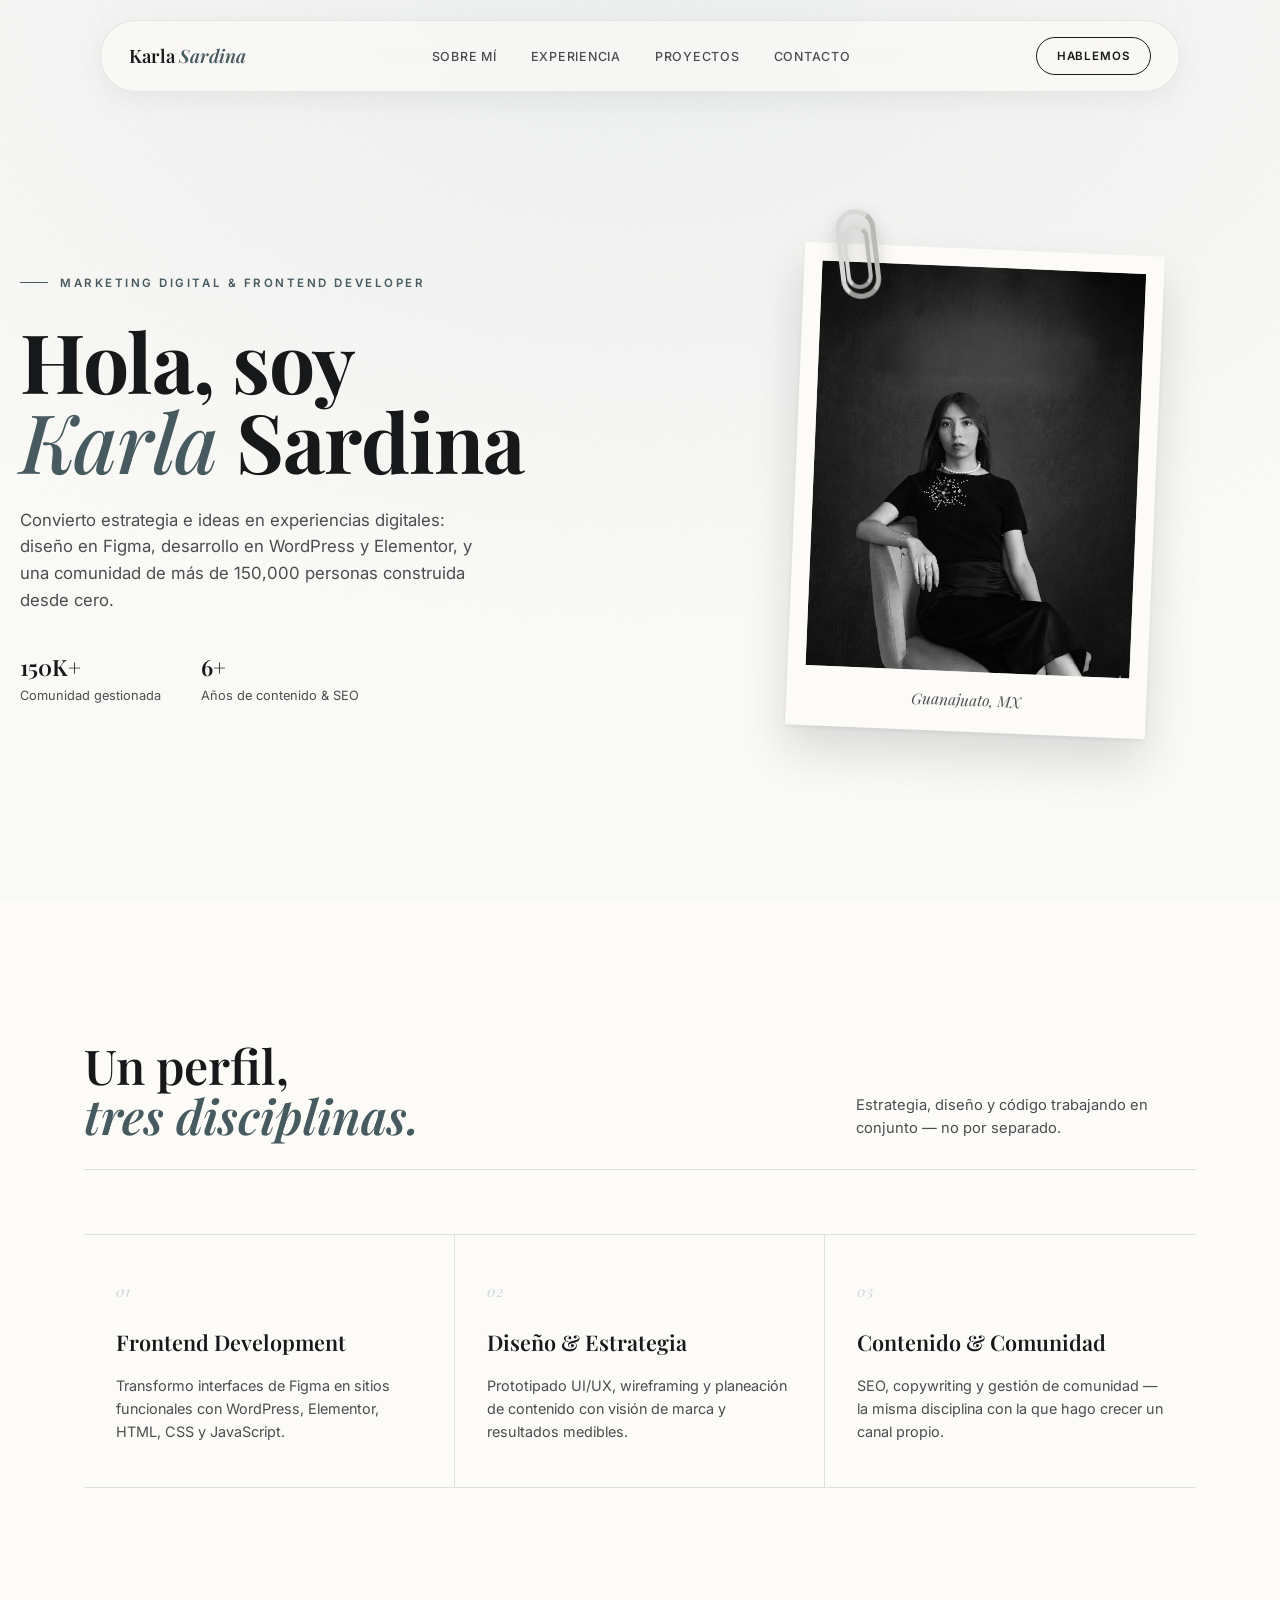
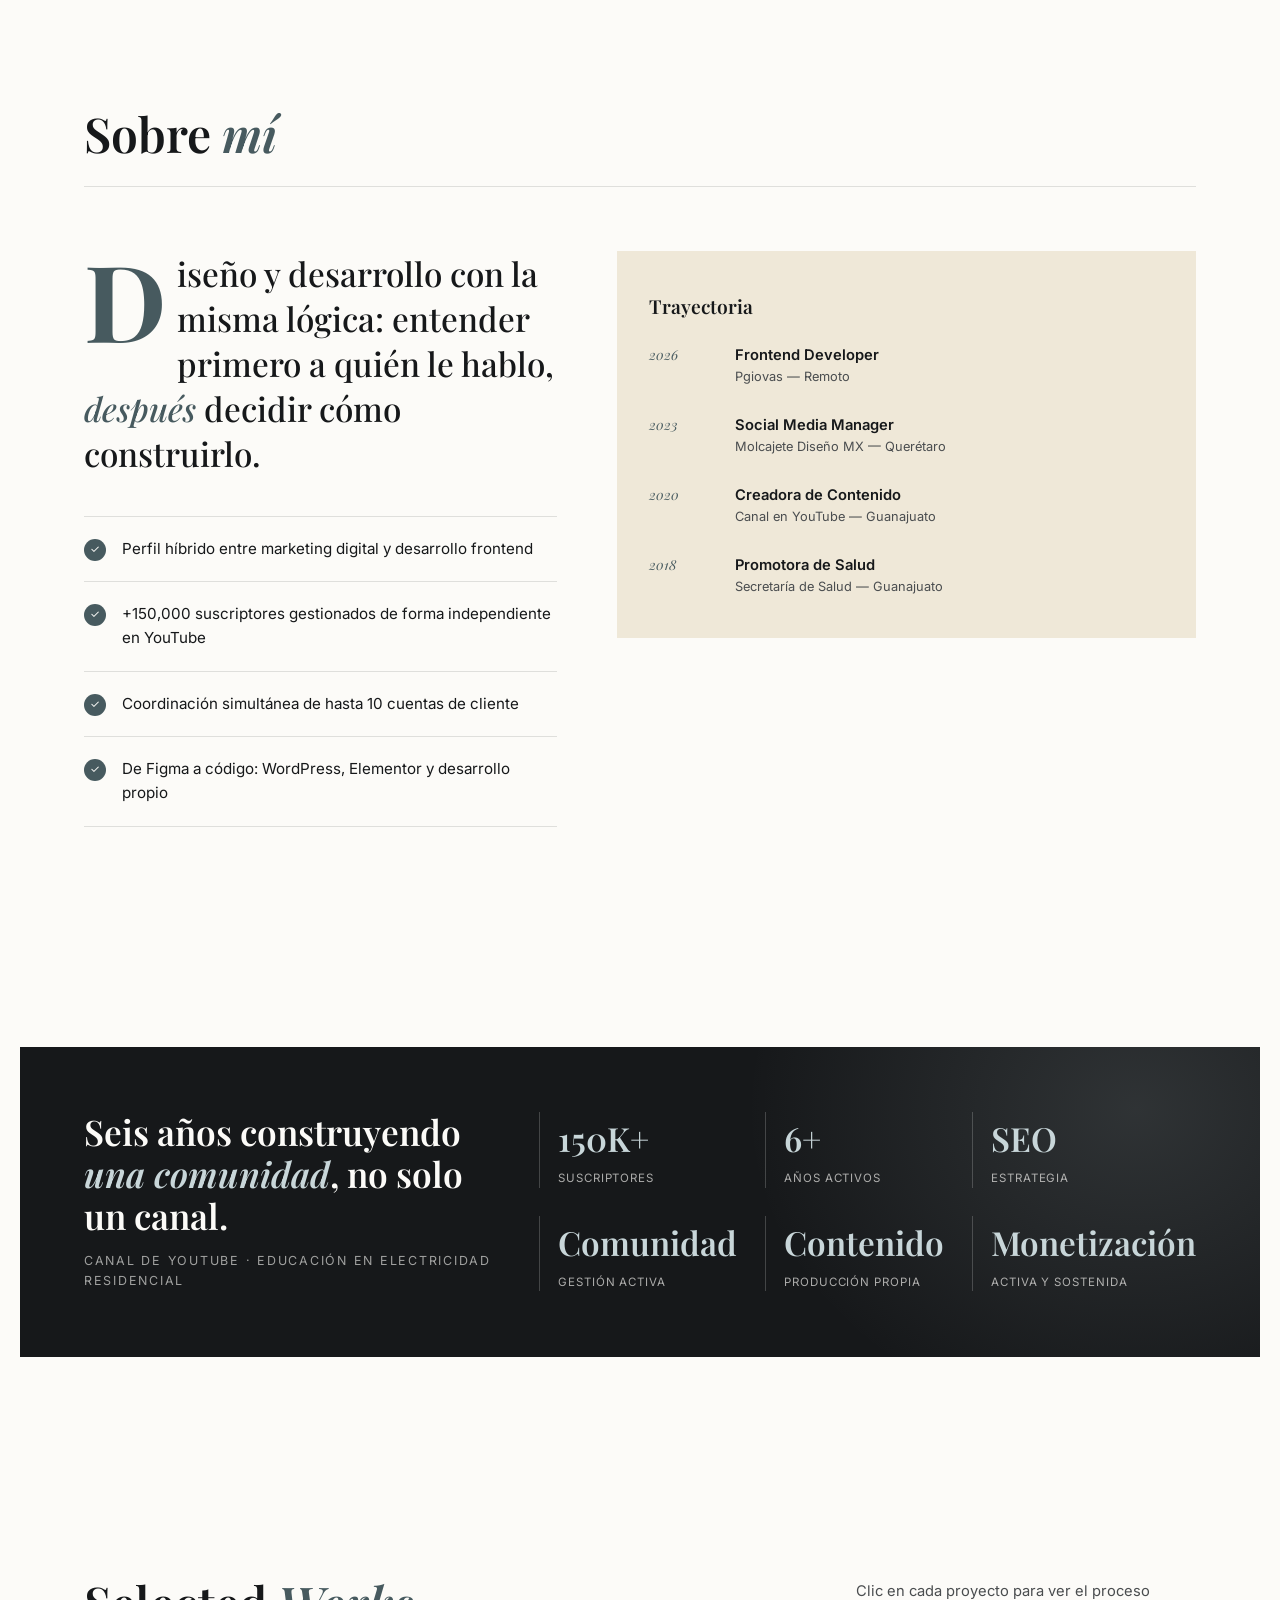
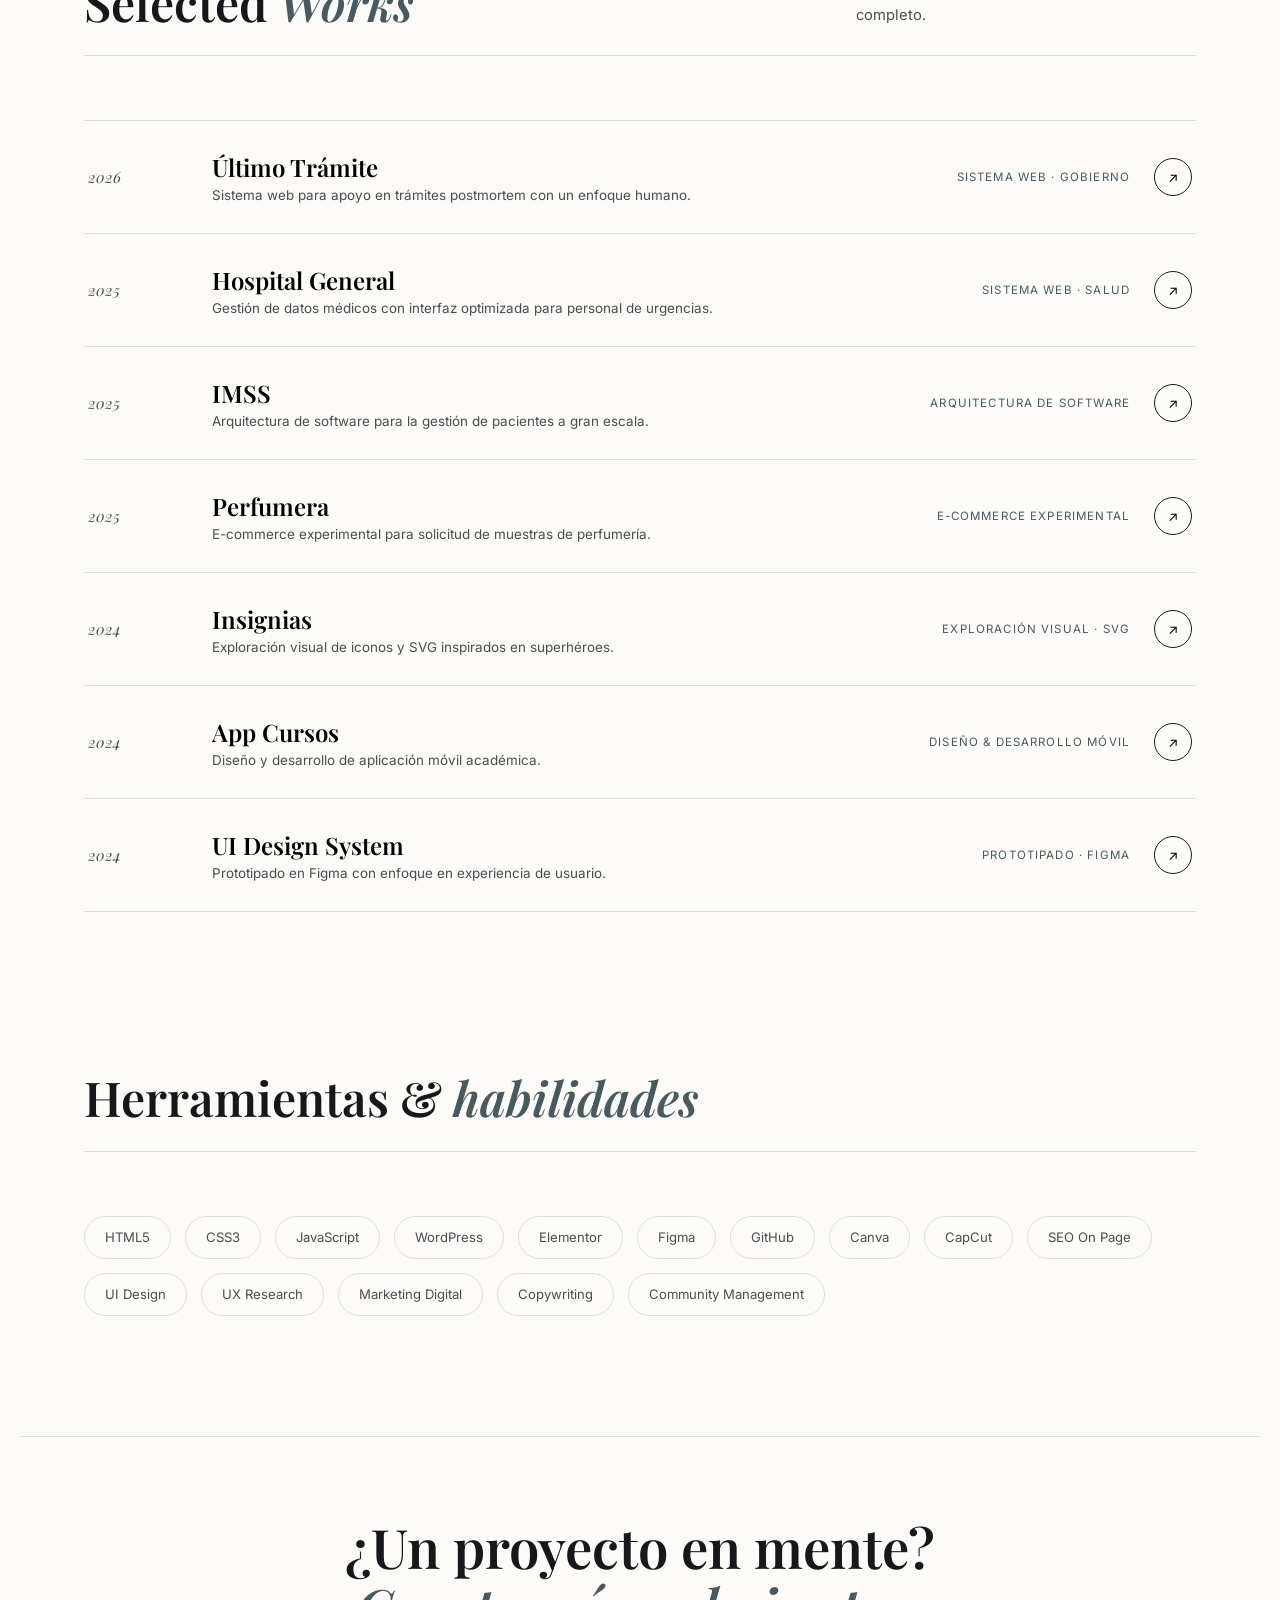
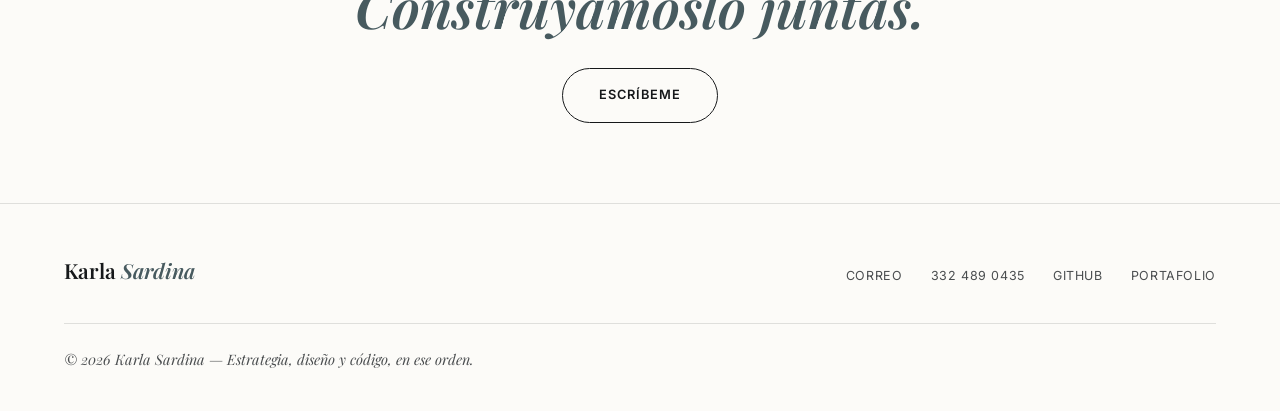
==== commit db574c61: "Remove simultaneous clients display from index.html Removed the line displaying the number of simult" ====
--- a/index.html
+++ b/index.html
@@ -819,7 +819,6 @@
       <div class="hero-meta">
         <div><strong>150K+</strong>Comunidad gestionada</div>
         <div><strong>6+</strong>Años de contenido &amp; SEO</div>
-        <div><strong>10</strong>Clientes simultáneos</div>
       </div>
     </div>
     <div class="photo-stage">
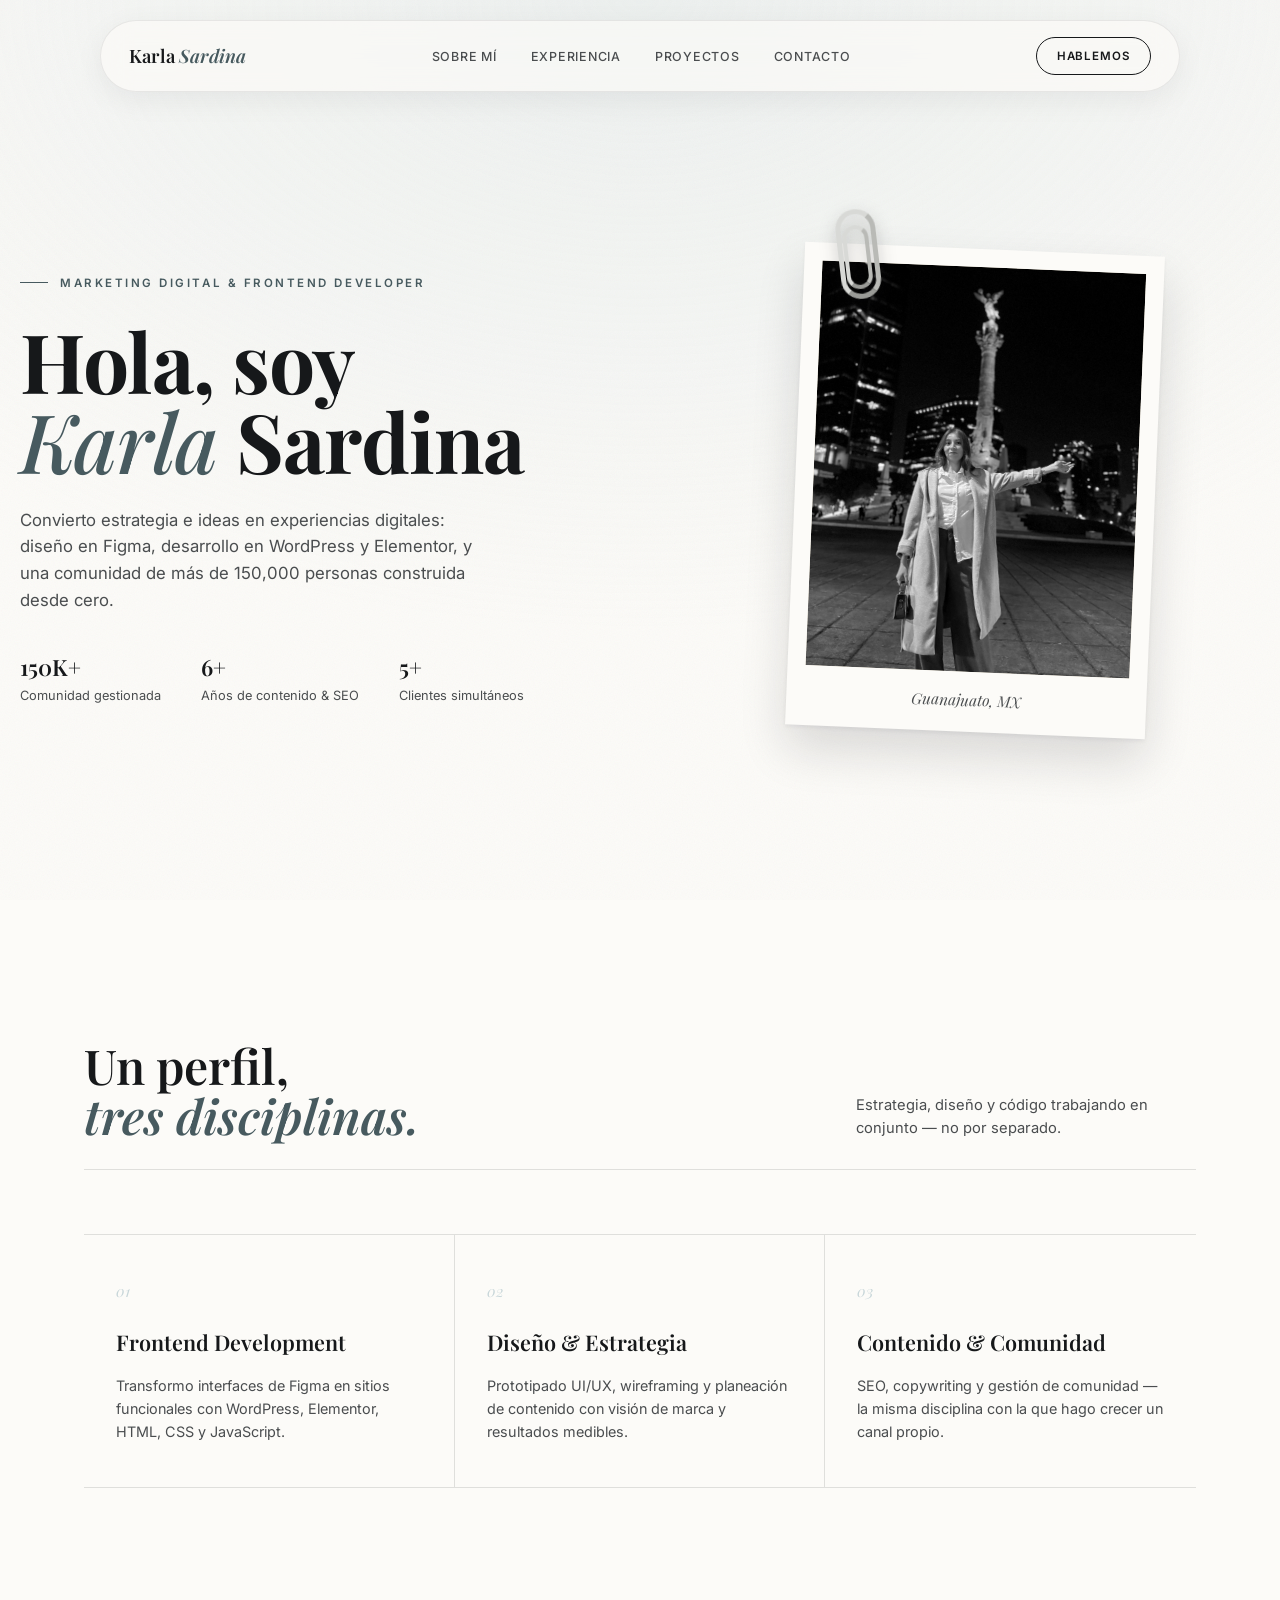
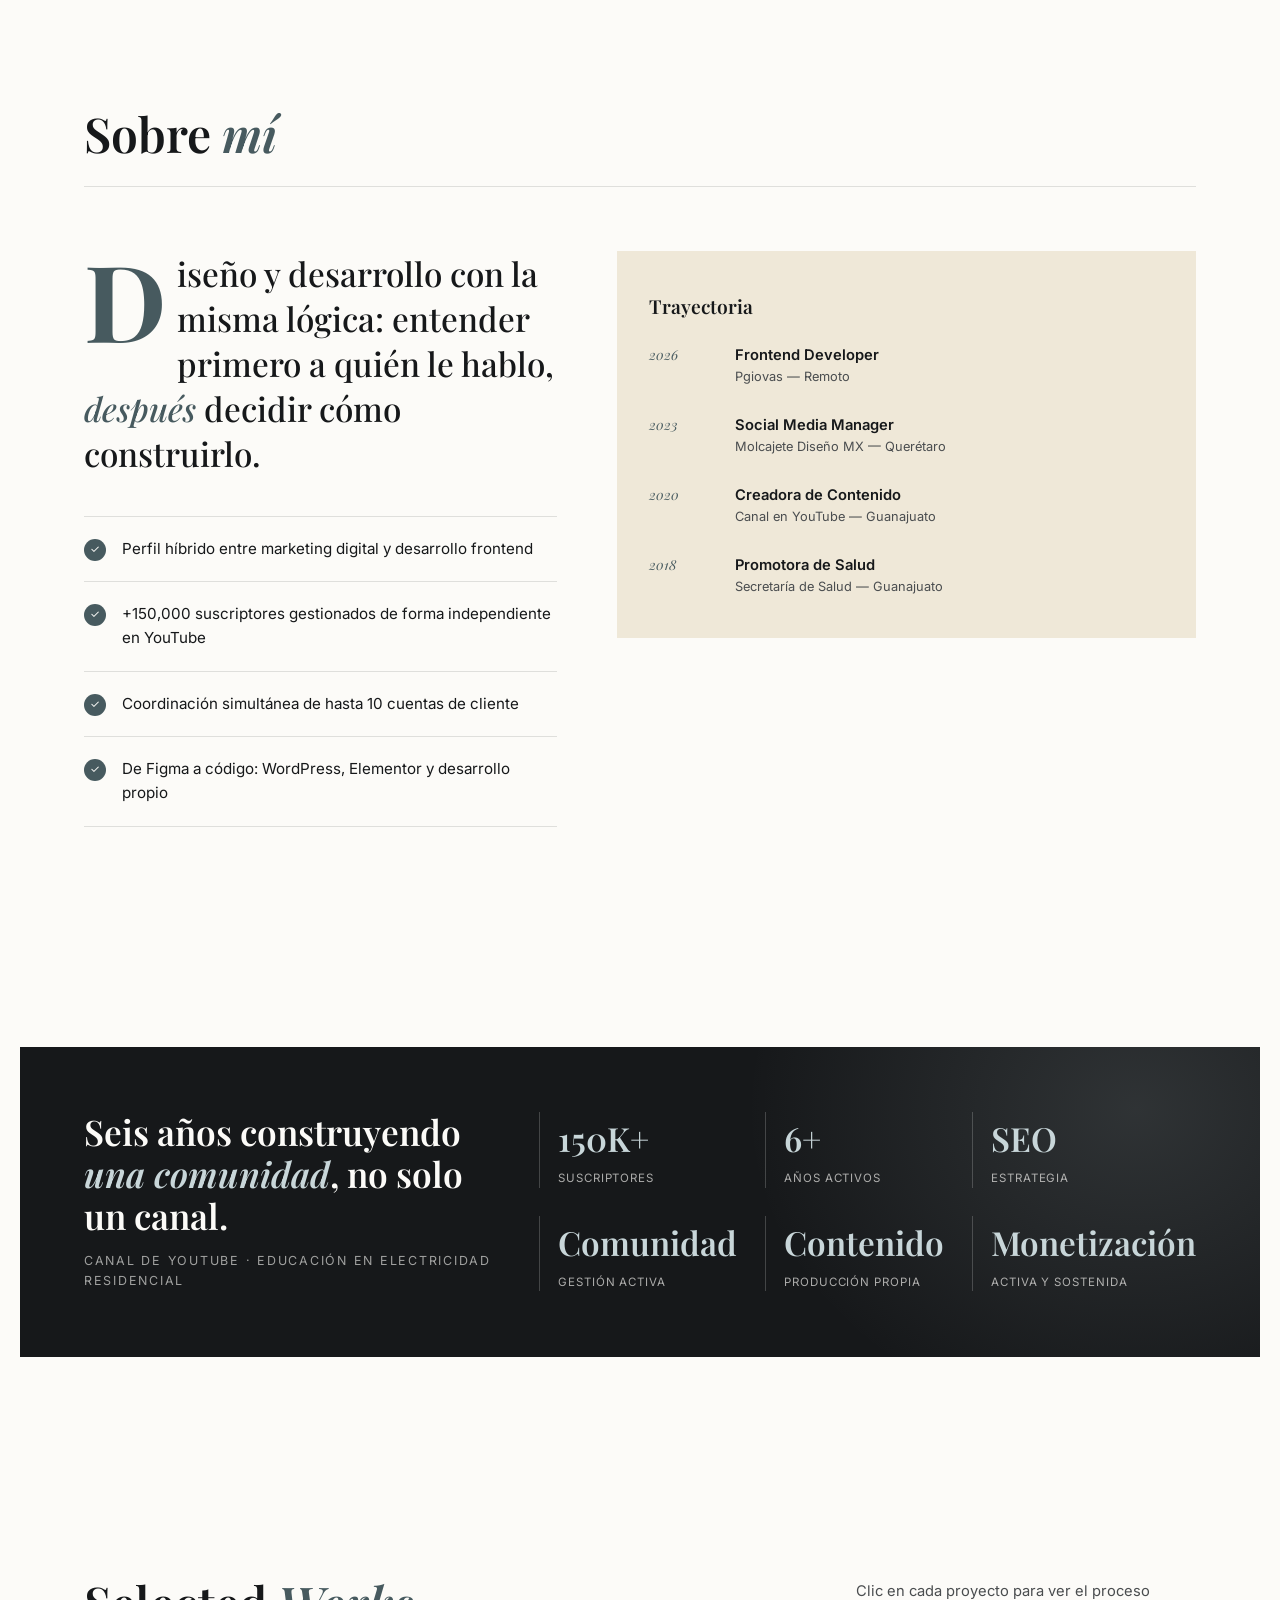
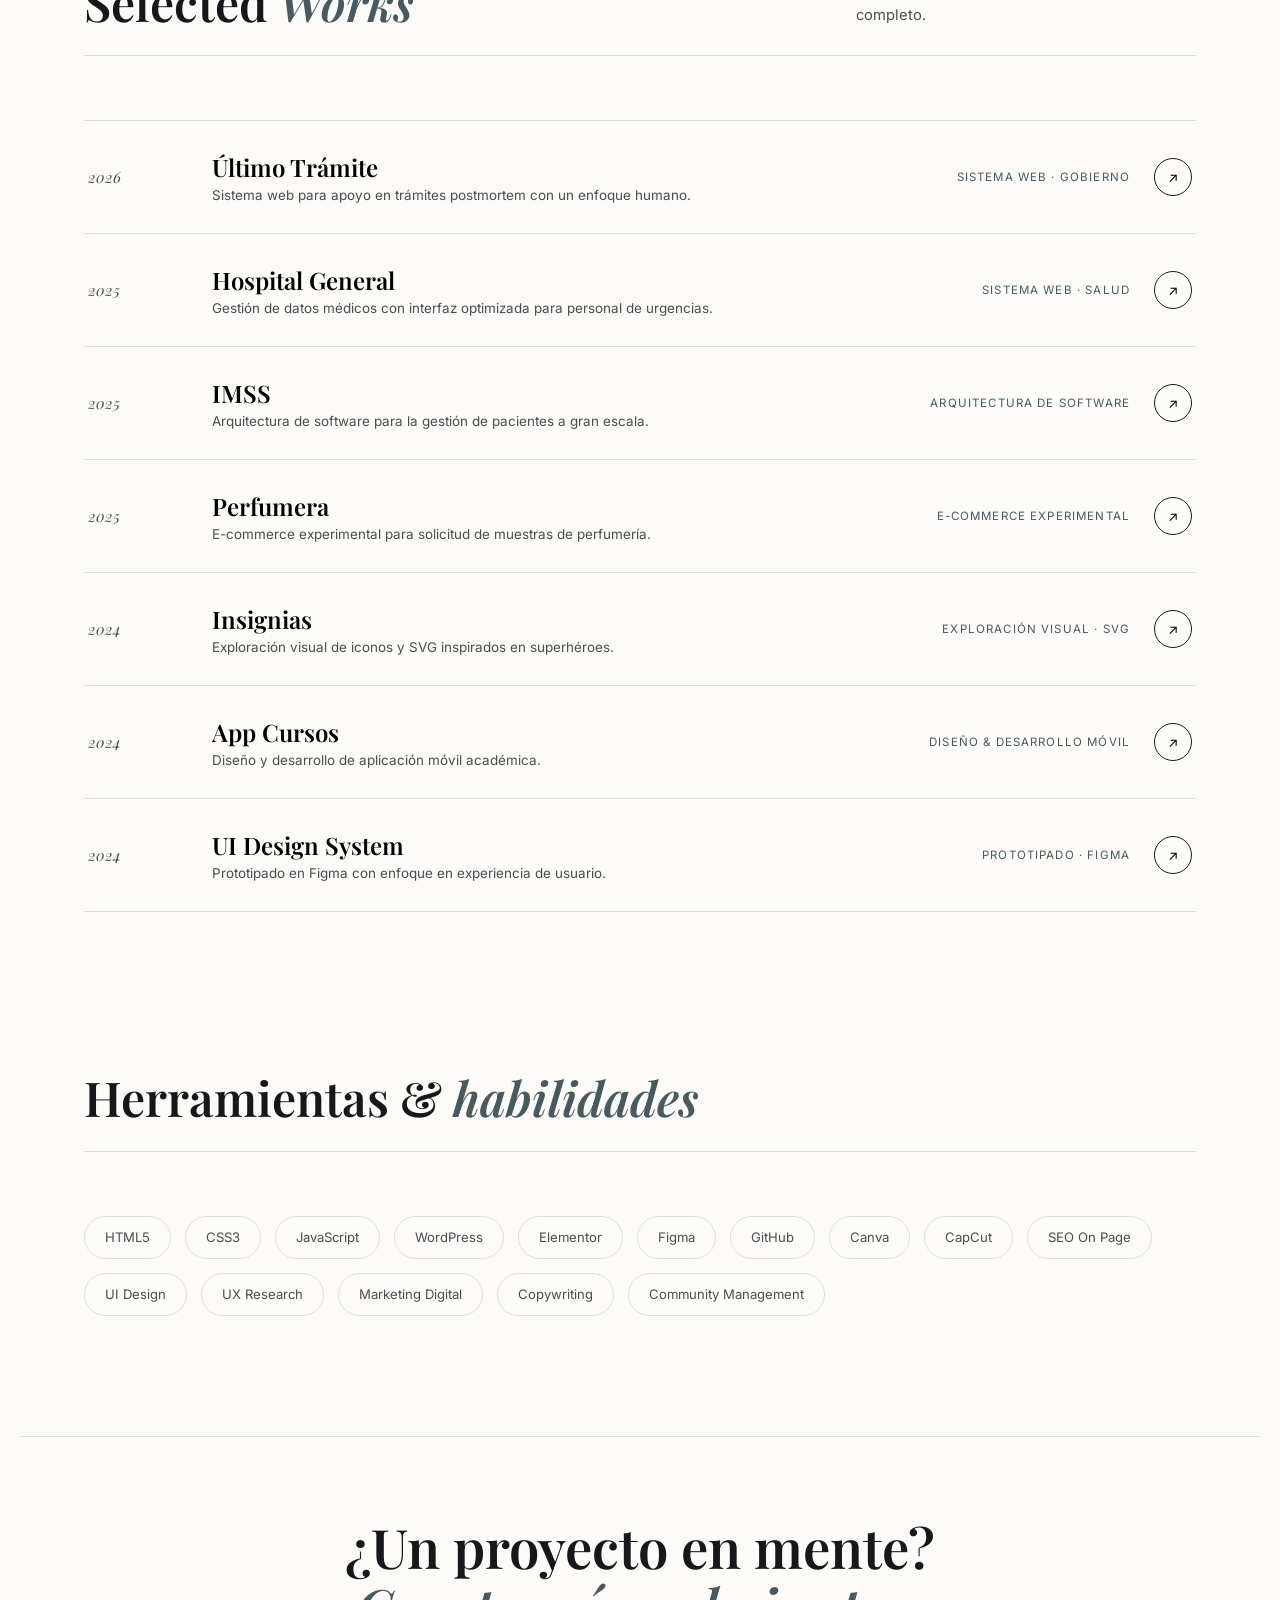
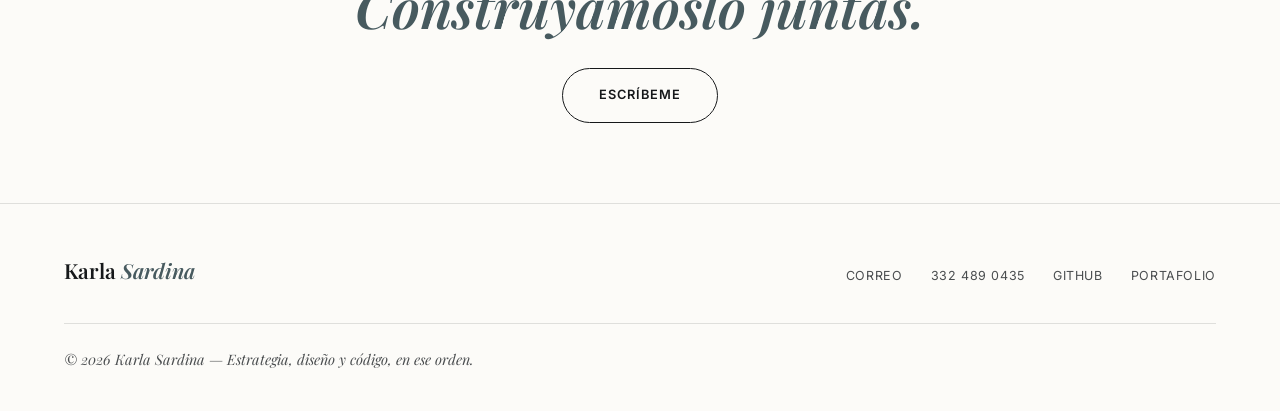
==== commit 80c494f4: "Update image source in index.html" ====
--- a/index.html
+++ b/index.html
@@ -819,13 +819,14 @@
       <div class="hero-meta">
         <div><strong>150K+</strong>Comunidad gestionada</div>
         <div><strong>6+</strong>Años de contenido &amp; SEO</div>
+         <div><strong>5+</strong>Clientes simultáneos</div>
       </div>
     </div>
     <div class="photo-stage">
       <div class="polaroid">
         <span class="paperclip" aria-hidden="true"></span>
         <div class="frame-photo">
-          <img src="fotokarla.png" alt="Retrato de Karla Sardina">
+          <img src="fotoperfil.png" alt="Retrato de Karla Sardina">
         </div>
         <p class="polaroid-caption">Guanajuato, MX</p>
       </div>
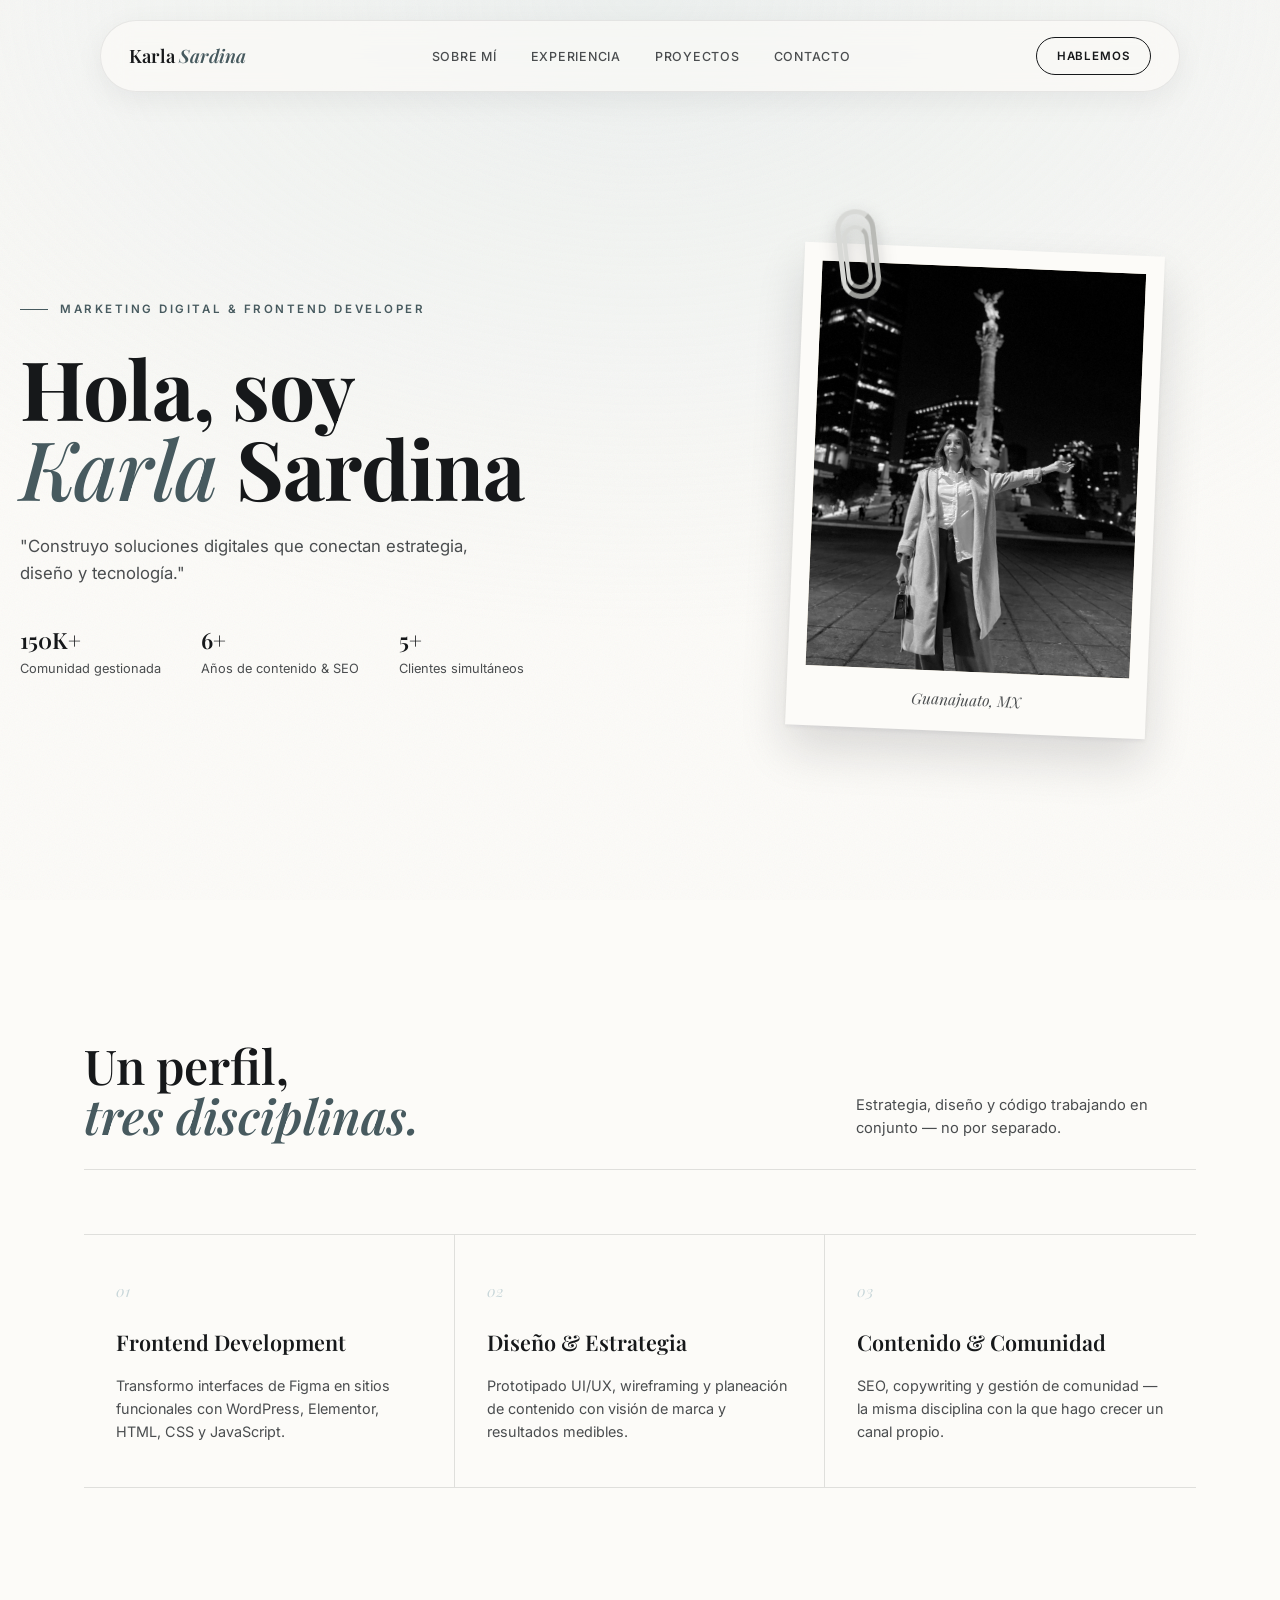
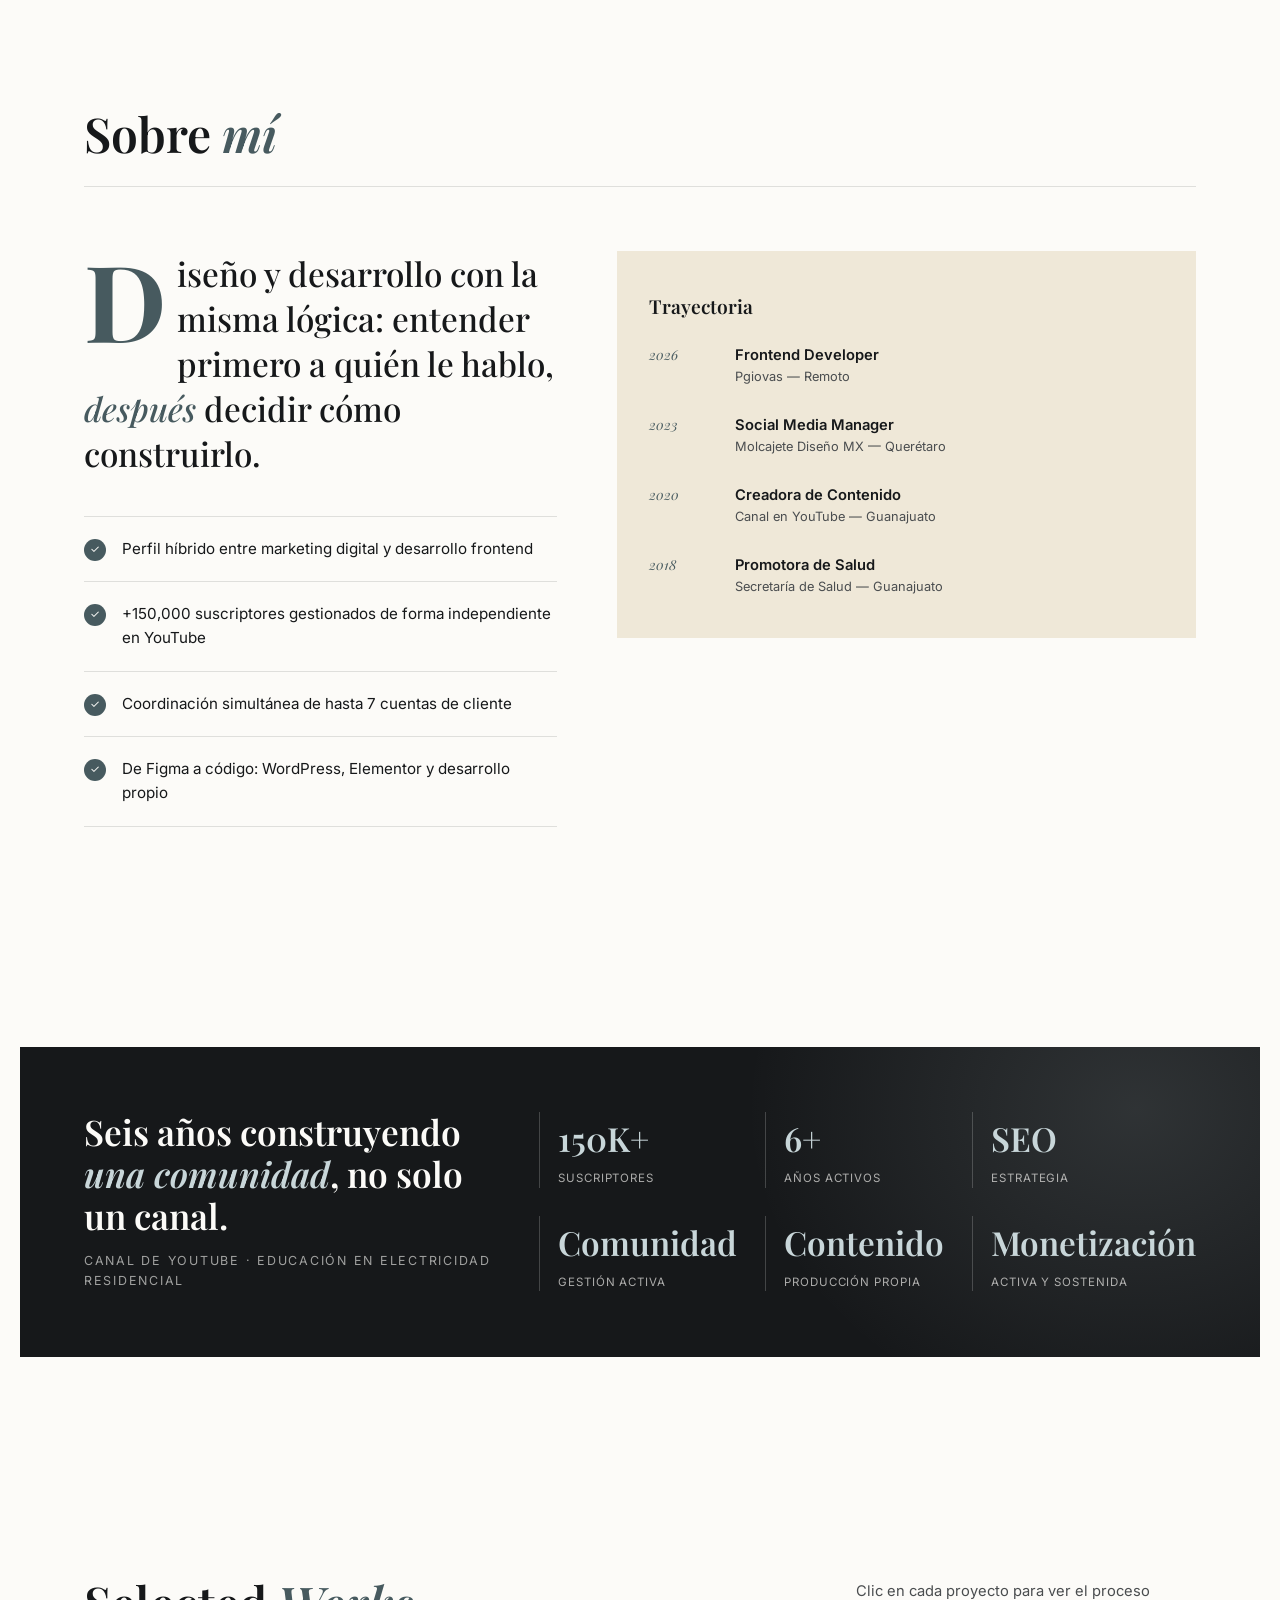
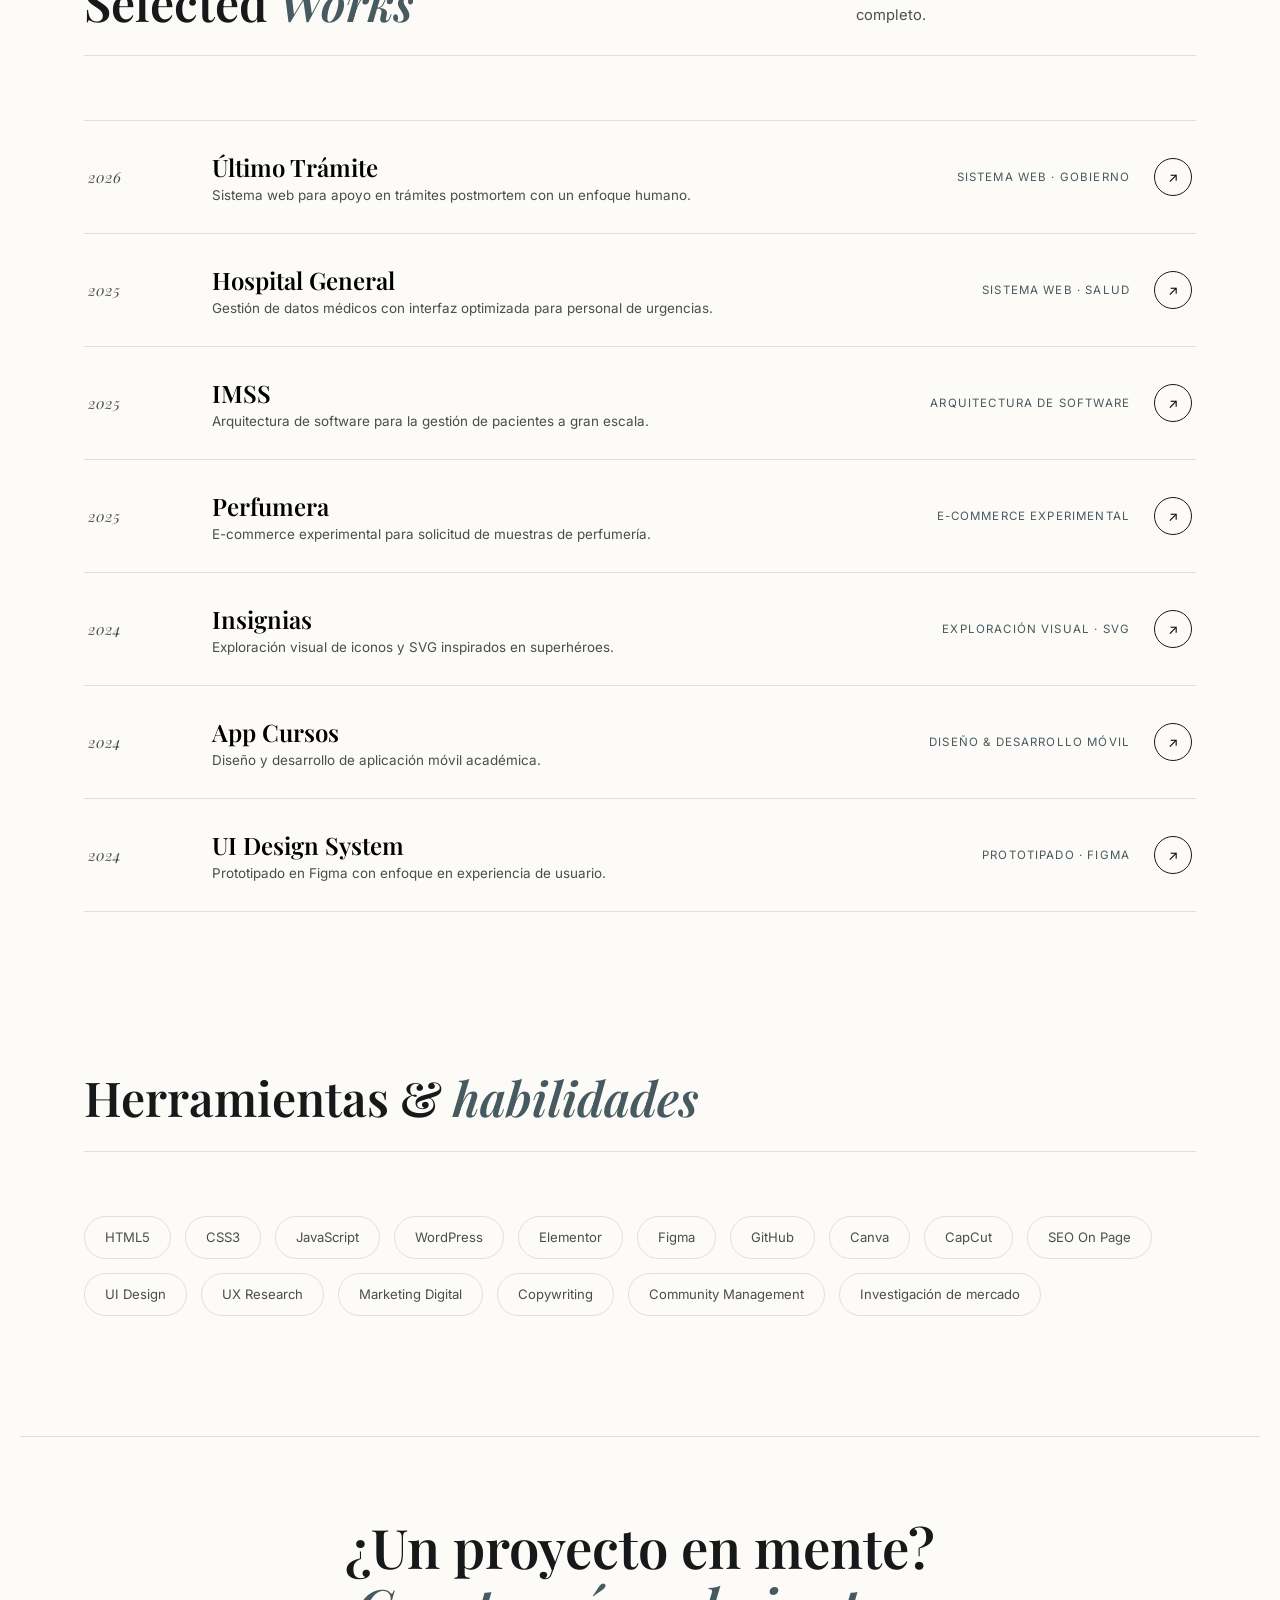
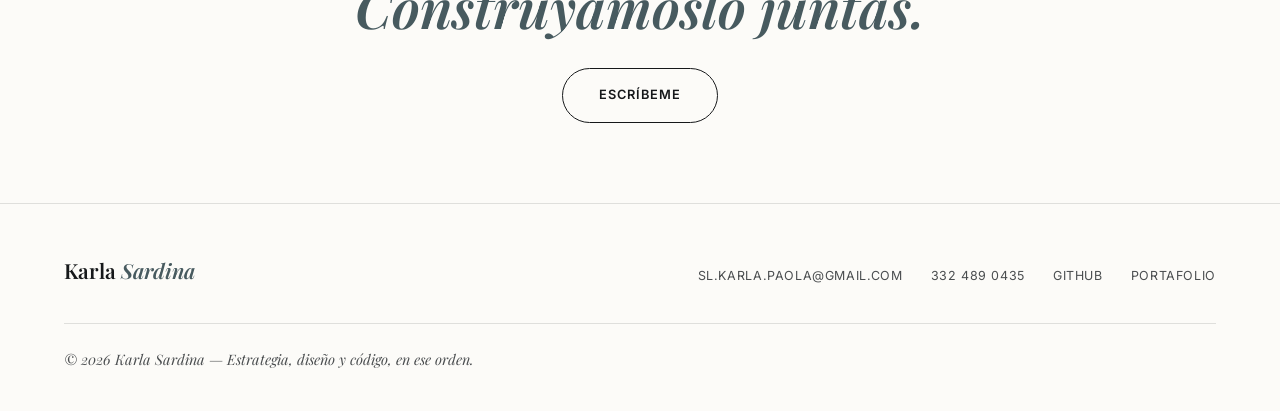
==== commit fa577a27: "Update index.html" ====
--- a/index.html
+++ b/index.html
@@ -813,8 +813,7 @@
       <p class="eyebrow">Marketing Digital &amp; Frontend Developer</p>
       <h1 class="hero-title">Hola, soy<br><em>Karla</em> Sardina</h1>
       <p class="hero-sub">
-        Convierto estrategia e ideas en experiencias digitales: diseño en Figma, desarrollo en WordPress
-        y Elementor, y una comunidad de más de 150,000 personas construida desde cero.
+        "Construyo soluciones digitales que conectan estrategia, diseño y tecnología."
       </p>
       <div class="hero-meta">
         <div><strong>150K+</strong>Comunidad gestionada</div>
@@ -876,7 +875,7 @@
         <div class="about-checklist">
           <div class="check-item"><span class="mark">✓</span> Perfil híbrido entre marketing digital y desarrollo frontend</div>
           <div class="check-item"><span class="mark">✓</span> +150,000 suscriptores gestionados de forma independiente en YouTube</div>
-          <div class="check-item"><span class="mark">✓</span> Coordinación simultánea de hasta 10 cuentas de cliente</div>
+          <div class="check-item"><span class="mark">✓</span> Coordinación simultánea de hasta 7 cuentas de cliente</div>
           <div class="check-item"><span class="mark">✓</span> De Figma a código: WordPress, Elementor y desarrollo propio</div>
         </div>
       </div>
@@ -958,6 +957,7 @@
       <span class="skill-pill">Marketing Digital</span>
       <span class="skill-pill">Copywriting</span>
       <span class="skill-pill">Community Management</span>
+       <span class="skill-pill">Investigación de mercado</span>
     </div>
   </section>
 
@@ -976,7 +976,7 @@
     <div class="footer-grid">
       <div class="footer-brand">Karla <span>Sardina</span></div>
       <ul class="footer-links">
-        <li><a href="mailto:sl.karla.paola@gmail.com">Correo</a></li>
+        <li><a href="mailto:sl.karla.paola@gmail.com">sl.karla.paola@gmail.com</a></li>
         <li><a href="tel:3324890435">332 489 0435</a></li>
         <li><a href="https://github.com/slkarlapaola-cyber" target="_blank" rel="noopener">GitHub</a></li>
         <li><a href="https://slkarlapaola-cyber.github.io/karla-sardina.github.io/" target="_blank" rel="noopener">Portafolio</a></li>
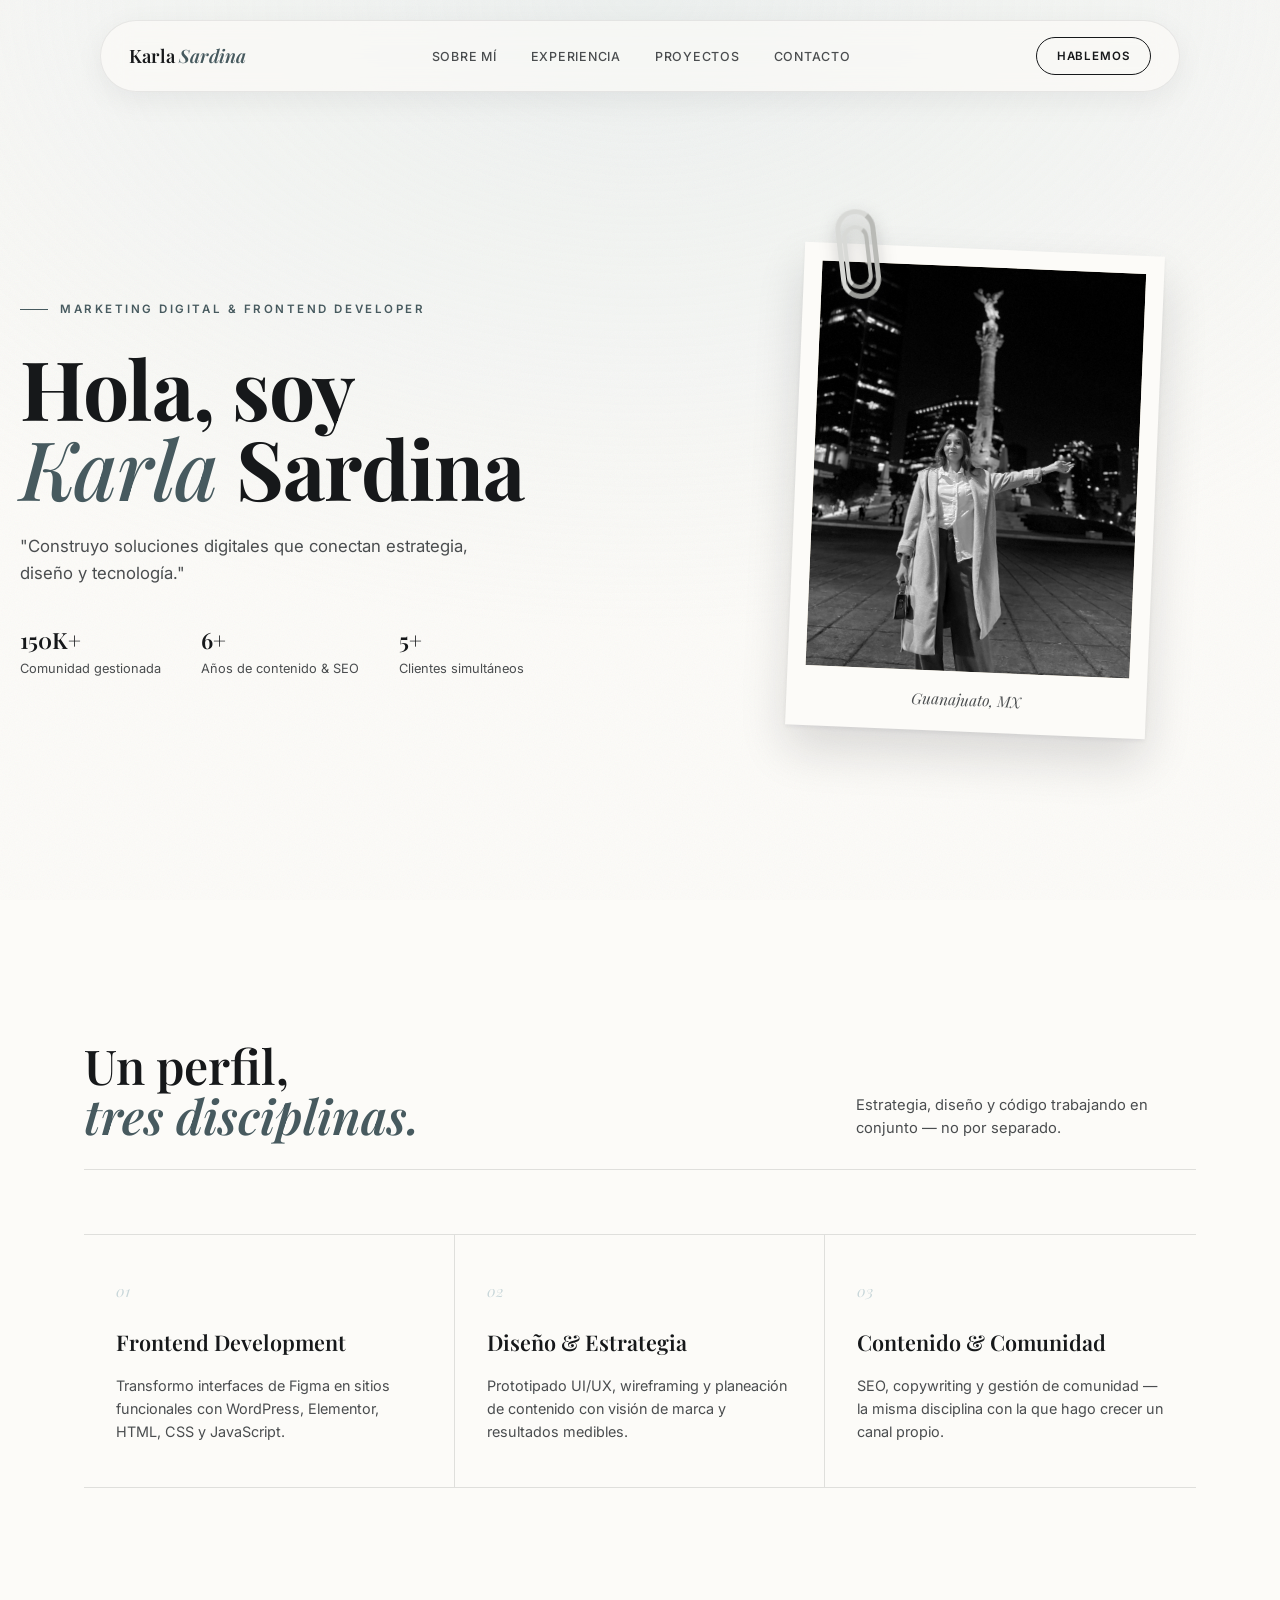
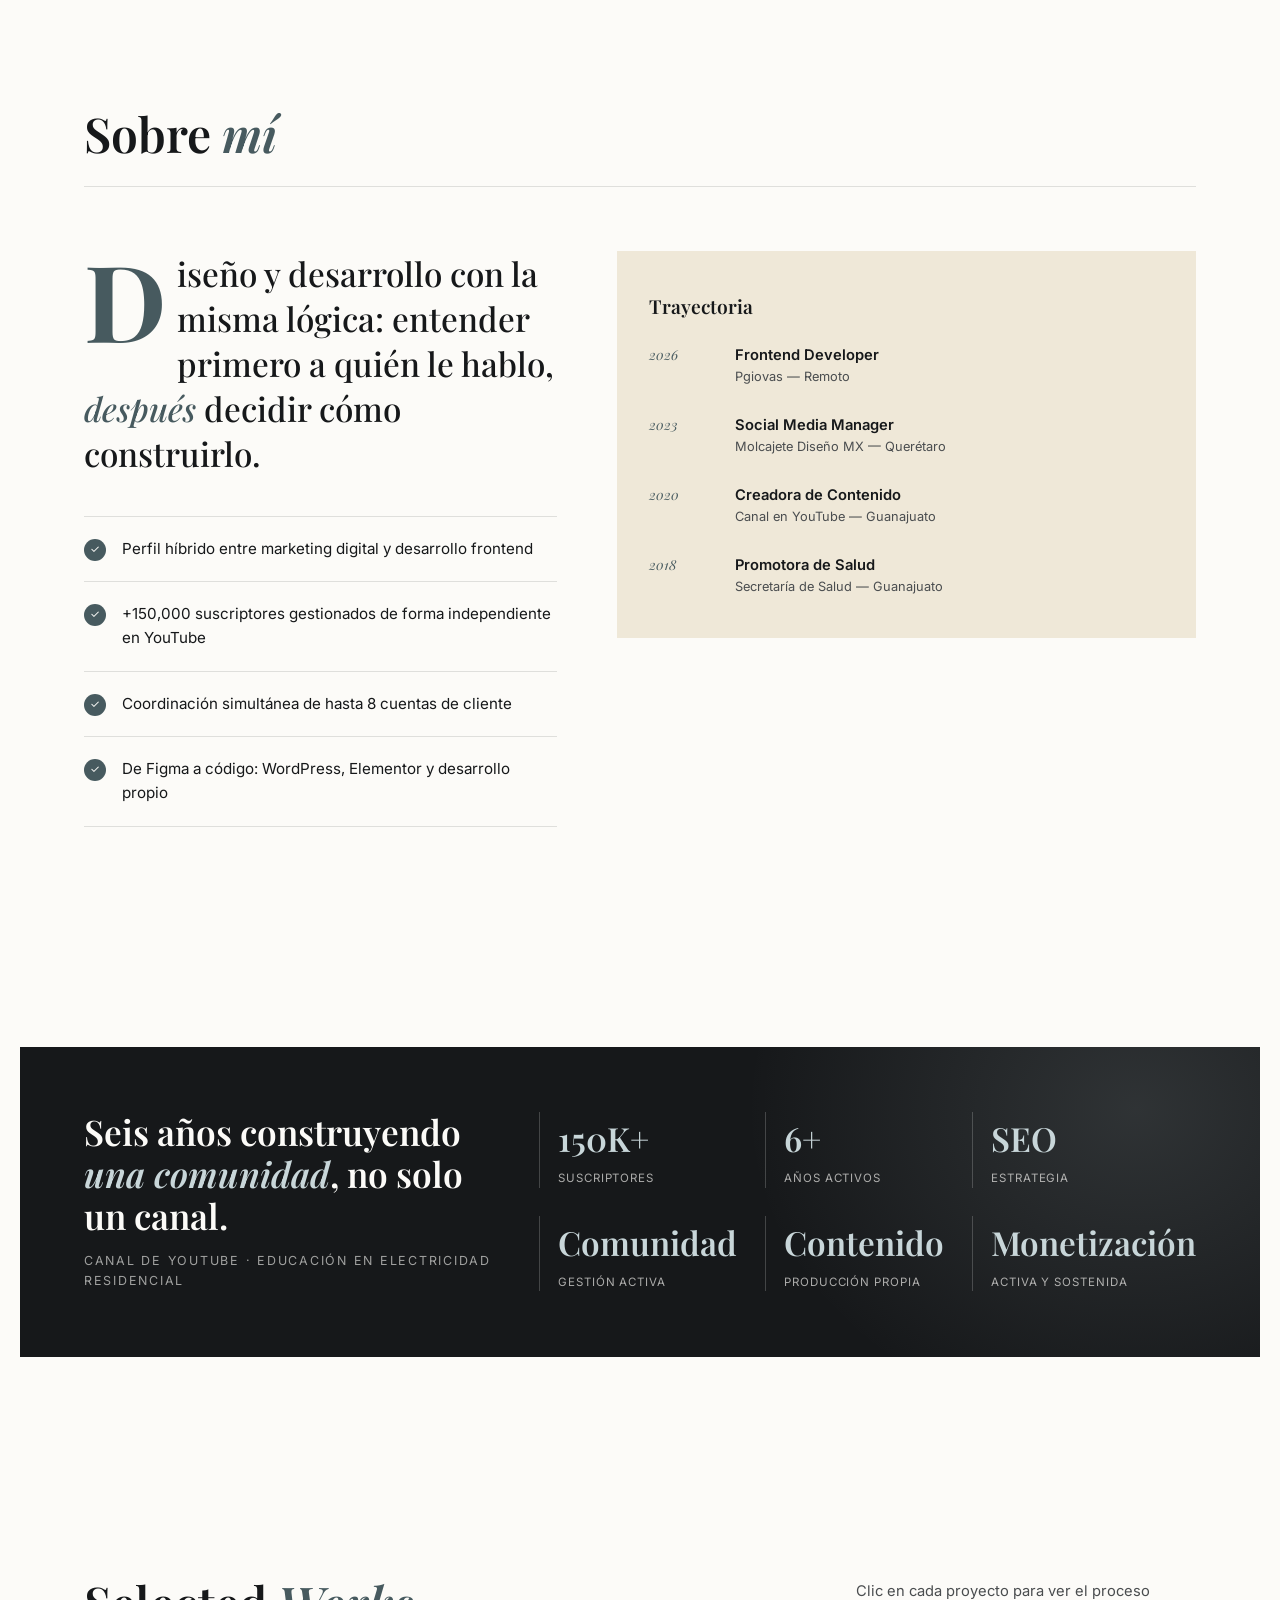
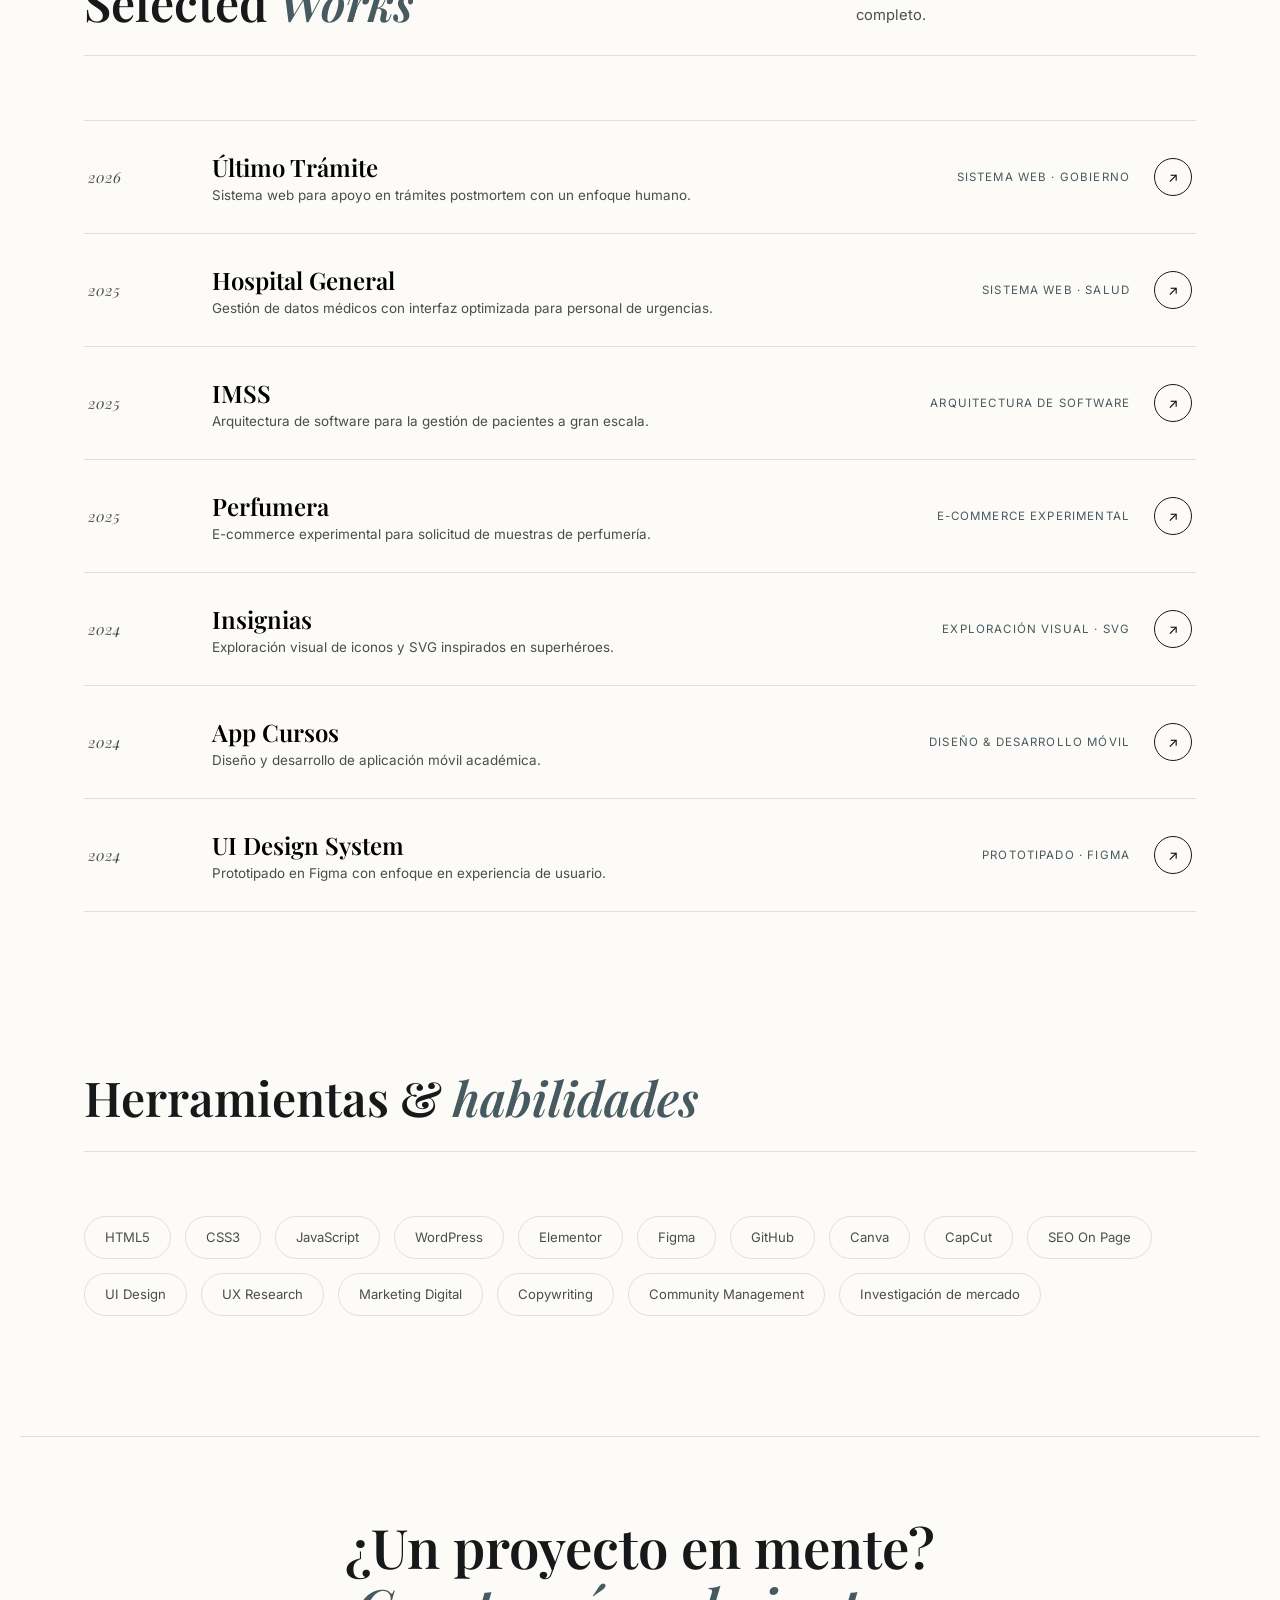
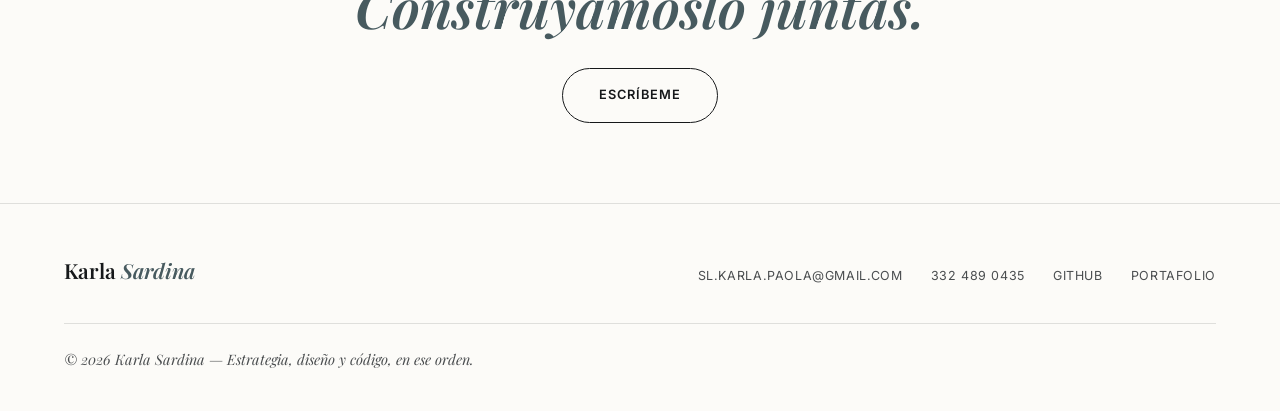
==== commit 7e402fc2: "Update index.html" ====
--- a/index.html
+++ b/index.html
@@ -729,6 +729,12 @@
   overflow:hidden;
   display:flex; align-items:center; justify-content:center;
 }
+.modal-visual img{
+  width:100%;
+  height:100%;
+  object-fit:cover;
+  object-position:top center;
+}
 .modal-visual span{
   font-family:var(--serif);
   font-style:italic;
@@ -818,7 +824,7 @@
       <div class="hero-meta">
         <div><strong>150K+</strong>Comunidad gestionada</div>
         <div><strong>6+</strong>Años de contenido &amp; SEO</div>
-         <div><strong>5+</strong>Clientes simultáneos</div>
+        <div><strong>5+</strong>Clientes simultáneos</div>
       </div>
     </div>
     <div class="photo-stage">
@@ -875,7 +881,7 @@
         <div class="about-checklist">
           <div class="check-item"><span class="mark">✓</span> Perfil híbrido entre marketing digital y desarrollo frontend</div>
           <div class="check-item"><span class="mark">✓</span> +150,000 suscriptores gestionados de forma independiente en YouTube</div>
-          <div class="check-item"><span class="mark">✓</span> Coordinación simultánea de hasta 7 cuentas de cliente</div>
+          <div class="check-item"><span class="mark">✓</span> Coordinación simultánea de hasta 8 cuentas de cliente</div>
           <div class="check-item"><span class="mark">✓</span> De Figma a código: WordPress, Elementor y desarrollo propio</div>
         </div>
       </div>
@@ -996,7 +1002,7 @@
     <p class="eyebrow modal-eyebrow" id="modalCat">Categoría</p>
     <h2 id="modalTitle">Nombre del proyecto</h2>
     <p class="modal-meta" id="modalMeta">Año · Tecnologías</p>
-    <div class="modal-visual"><span id="modalVisualLabel">Vista previa del proyecto</span></div>
+    <div class="modal-visual" id="modalVisual"><span id="modalVisualLabel">Vista previa del proyecto</span></div>
     <div class="modal-body">
       <div class="modal-block">
         <h4>Problema</h4>
@@ -1035,6 +1041,7 @@
     anio: "2026",
     tech: ["HTML", "CSS", "JavaScript", "PHP"],
     descripcion: "Sistema web para apoyo en trámites postmortem con un enfoque humano.",
+    imagen: "img/ultimo-tramite.png",
     problema: "Los procesos administrativos tras un fallecimiento son confusos y están dispersos entre distintas dependencias.",
     solucion: "Una plataforma centralizada que guía al usuario paso a paso, reduciendo fricción emocional y administrativa.",
     proceso: "Investigación de trámites reales, arquitectura de información y desarrollo de interfaz guiada.",
@@ -1047,6 +1054,7 @@
     anio: "2025",
     tech: ["Bootstrap 5", "PHP", "MySQL", "pdfMake"],
     descripcion: "Gestión de datos médicos con interfaz optimizada para personal de urgencias.",
+    imagen: "img/hospital-general.png",
     problema: "El registro de pacientes en urgencias se realizaba de forma manual, lenta y propensa a errores.",
     solucion: "Un sistema de captura estructurado con base de datos relacional y generación automática de documentos.",
     proceso: "Diseño de base de datos (7 tablas relacionadas), backend en PHP y generación de PDF con pdfMake.",
@@ -1059,6 +1067,7 @@
     anio: "2025",
     tech: ["HTML", "CSS", "JavaScript", "SQL"],
     descripcion: "Arquitectura de software para la gestión de pacientes a gran escala.",
+    imagen: "img/imss.png",
     problema: "Instituciones con alto volumen de pacientes requieren un sistema escalable y ordenado.",
     solucion: "Arquitectura modular pensada para crecer sin perder rendimiento ni claridad de datos.",
     proceso: "Modelado de datos, definición de módulos y validación de flujos de usuario.",
@@ -1071,6 +1080,7 @@
     anio: "2025",
     tech: ["HTML", "CSS", "JavaScript"],
     descripcion: "E-commerce experimental para solicitud de muestras de perfumería.",
+    imagen: "img/perfumera.png",
     problema: "Las tiendas de perfumería en línea no suelen facilitar la solicitud de muestras antes de comprar.",
     solucion: "Una experiencia de catálogo minimalista enfocada en solicitar muestras de forma simple.",
     proceso: "Diseño visual de producto, maquetación responsiva y lógica de solicitud.",
@@ -1083,6 +1093,7 @@
     anio: "2024",
     tech: ["SVG", "CSS", "Illustration"],
     descripcion: "Exploración visual de iconos y SVG inspirados en superhéroes.",
+    imagen: "img/insignias.png",
     problema: "Se buscaba explorar identidad visual a través de iconografía ilustrada.",
     solucion: "Un set de insignias vectoriales con estilo propio, optimizadas para web.",
     proceso: "Bocetaje, vectorización en SVG y optimización de código para rendimiento.",
@@ -1095,6 +1106,7 @@
     anio: "2024",
     tech: ["Figma", "Android", "UI/UX"],
     descripcion: "Diseño y desarrollo de aplicación móvil académica.",
+    imagen: "img/app-cursos.png",
     problema: "Estudiantes necesitaban una forma centralizada de acceder a contenido de cursos.",
     solucion: "Aplicación móvil con navegación simple y jerarquía visual clara para contenido educativo.",
     proceso: "Prototipado en Figma, pruebas de usabilidad y desarrollo de app funcional.",
@@ -1107,6 +1119,7 @@
     anio: "2024",
     tech: ["Figma", "Wireframing", "Design System"],
     descripcion: "Prototipado en Figma con enfoque en experiencia de usuario.",
+    imagen: "img/ui-design.png",
     problema: "Falta de consistencia visual entre pantallas de un mismo producto.",
     solucion: "Un sistema de componentes reutilizables con jerarquía tipográfica y de color definida.",
     proceso: "Investigación de referencias, definición de tokens visuales y prototipado interactivo.",
@@ -1136,12 +1149,26 @@
   document.getElementById('modalCat').textContent = p.categoria;
   document.getElementById('modalTitle').textContent = p.nombre;
   document.getElementById('modalMeta').textContent = `${p.anio} · ${p.tech.join(', ')}`;
-  document.getElementById('modalVisualLabel').textContent = p.nombre;
   document.getElementById('modalProblem').textContent = p.problema;
   document.getElementById('modalSolution').textContent = p.solucion;
   document.getElementById('modalProcess').textContent = p.proceso;
   document.getElementById('modalResult').textContent = p.resultado;
   document.getElementById('modalVisit').href = p.link;
+
+  const visual = document.getElementById('modalVisual');
+  visual.innerHTML = '';
+  if (p.imagen) {
+    const img = document.createElement('img');
+    img.src = p.imagen;
+    img.alt = `Captura del proyecto ${p.nombre}`;
+    img.onerror = () => {
+      visual.innerHTML = `<span>${p.nombre}</span>`;
+    };
+    visual.appendChild(img);
+  } else {
+    visual.innerHTML = `<span>${p.nombre}</span>`;
+  }
+
   const techWrap = document.getElementById('modalTech');
   techWrap.innerHTML = '';
   p.tech.forEach(t => {
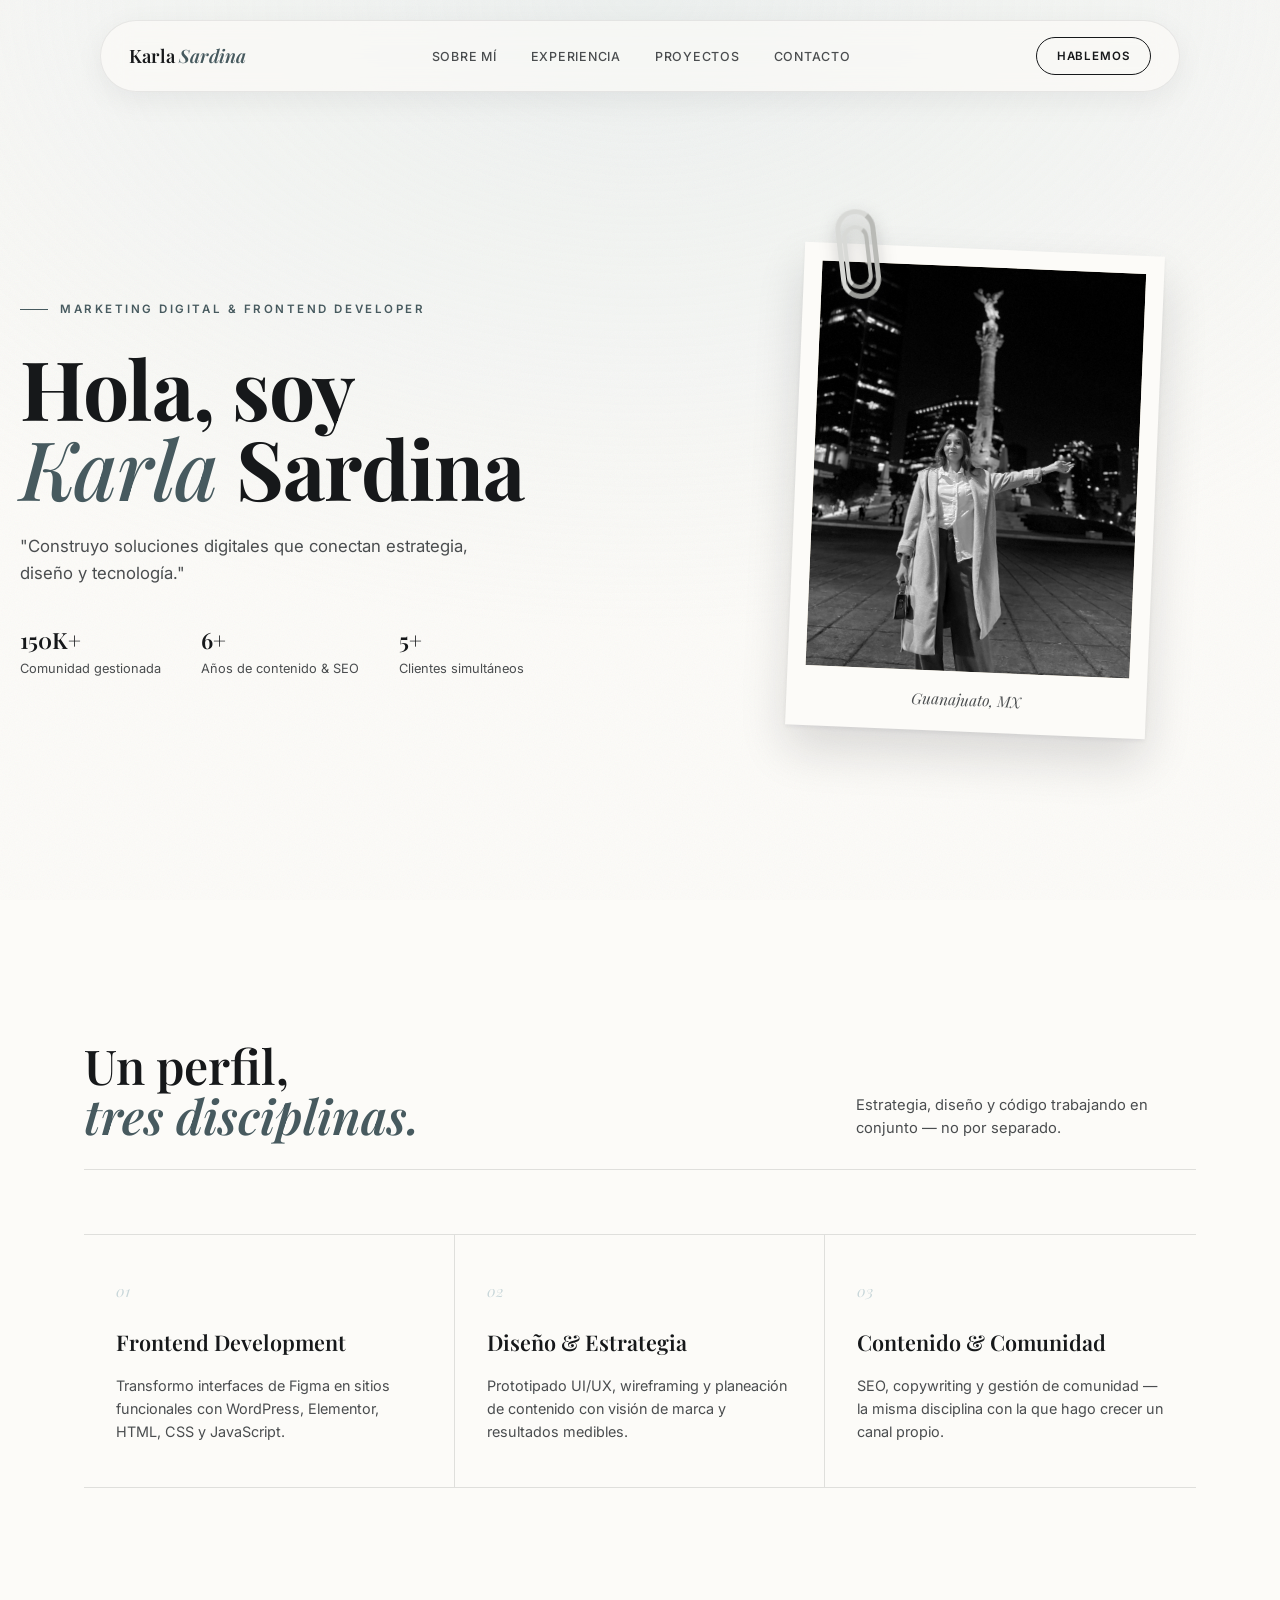
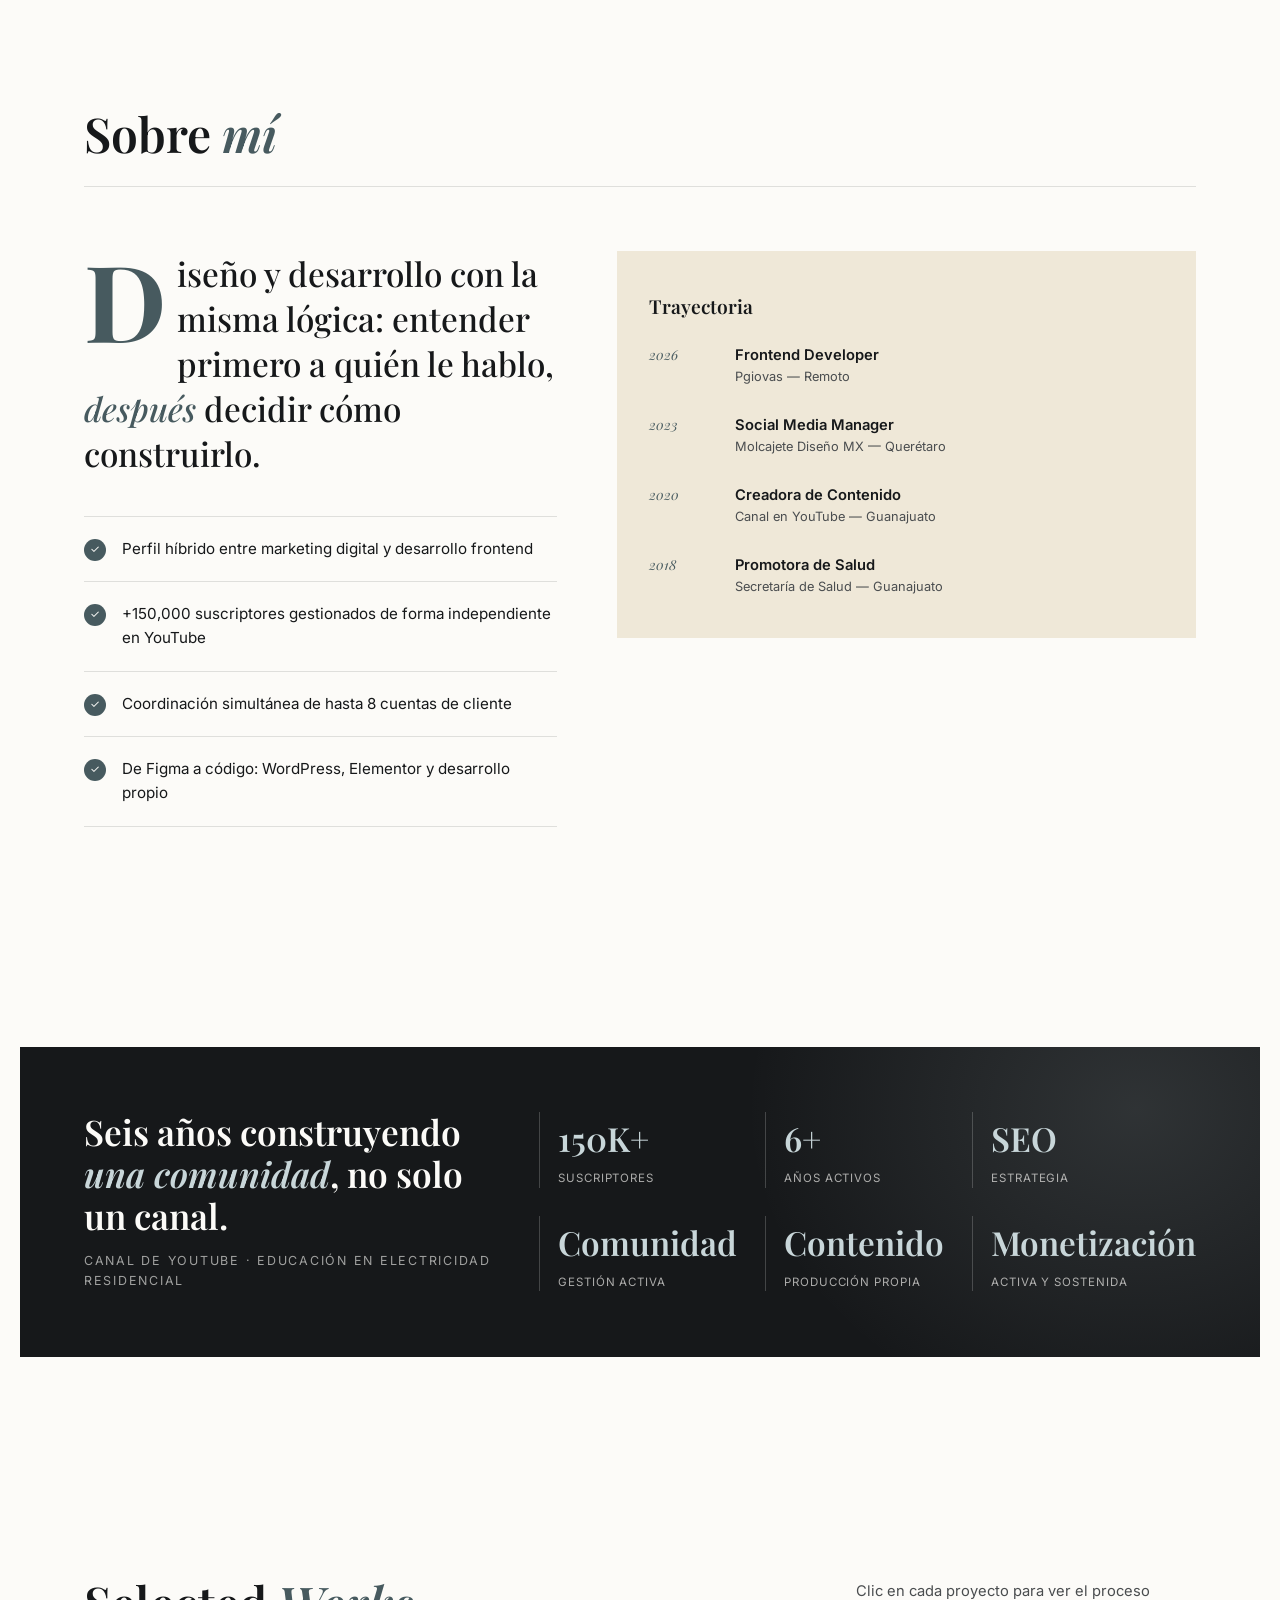
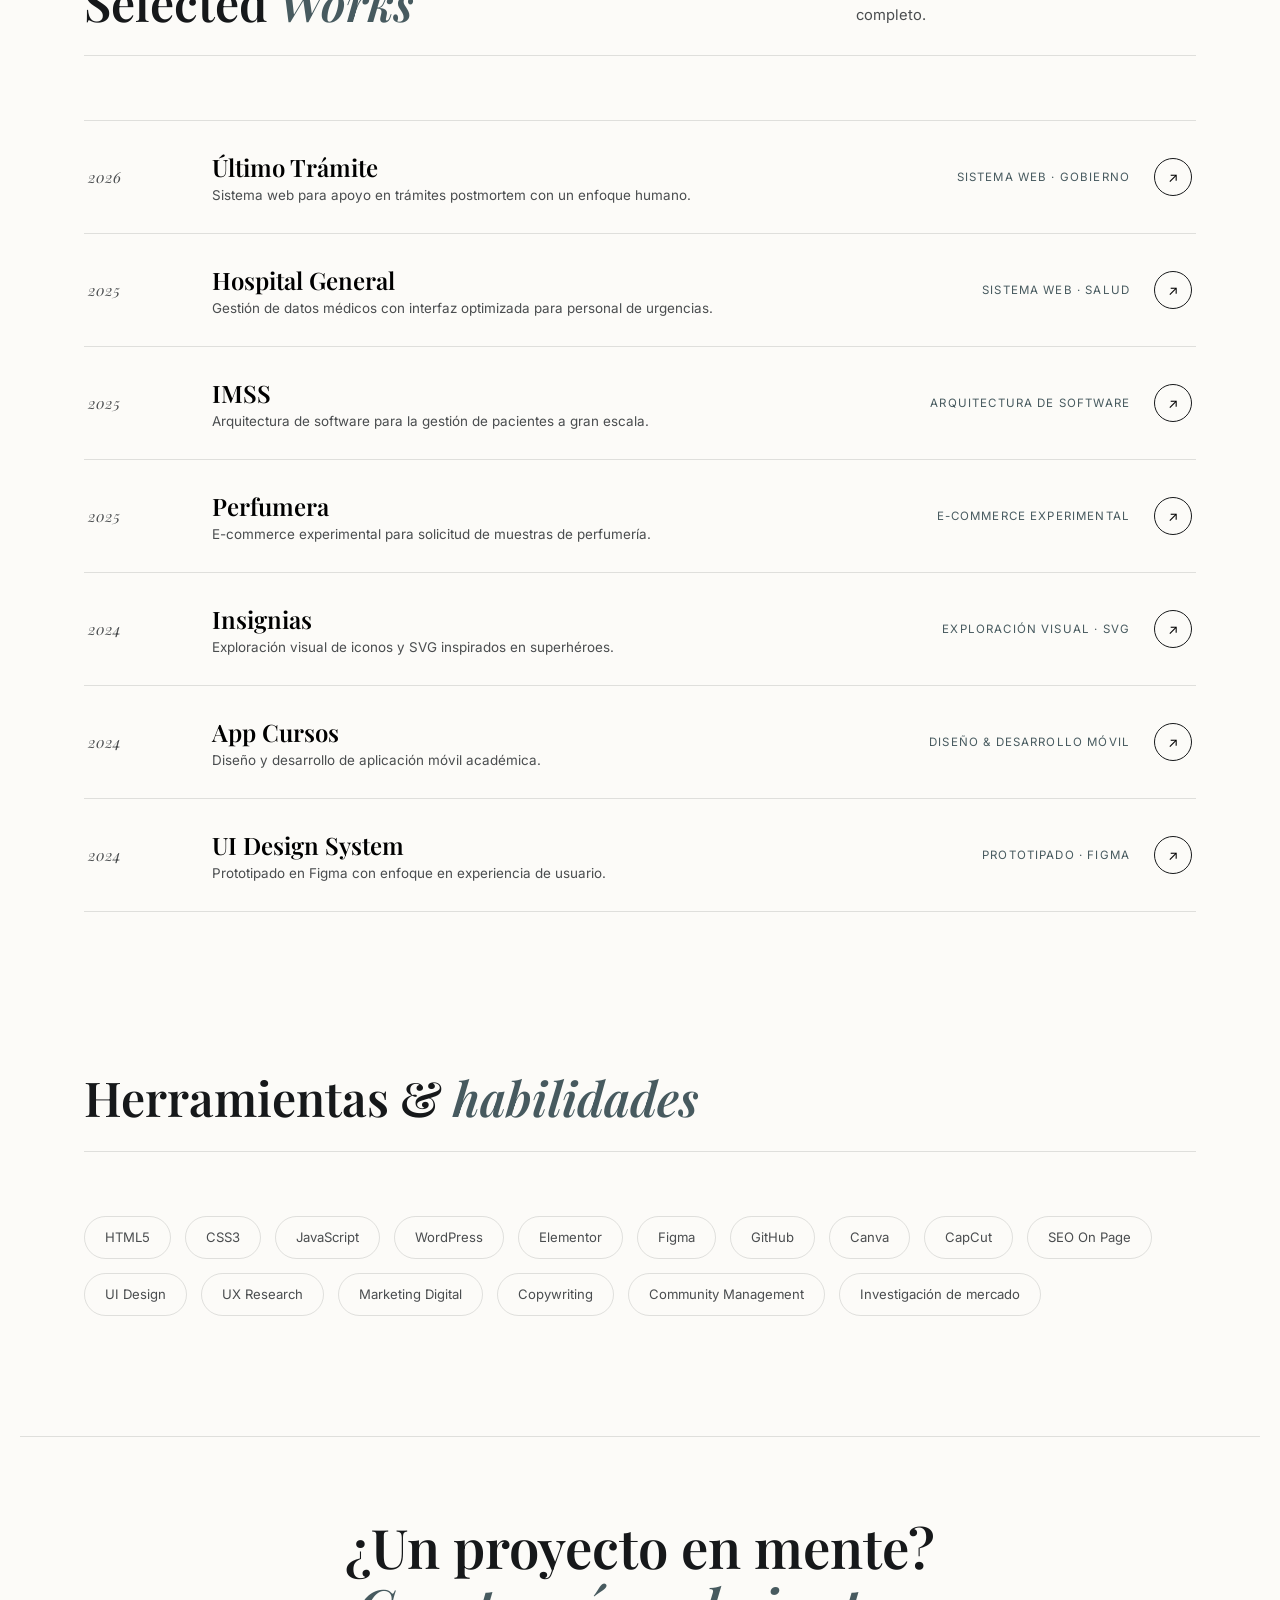
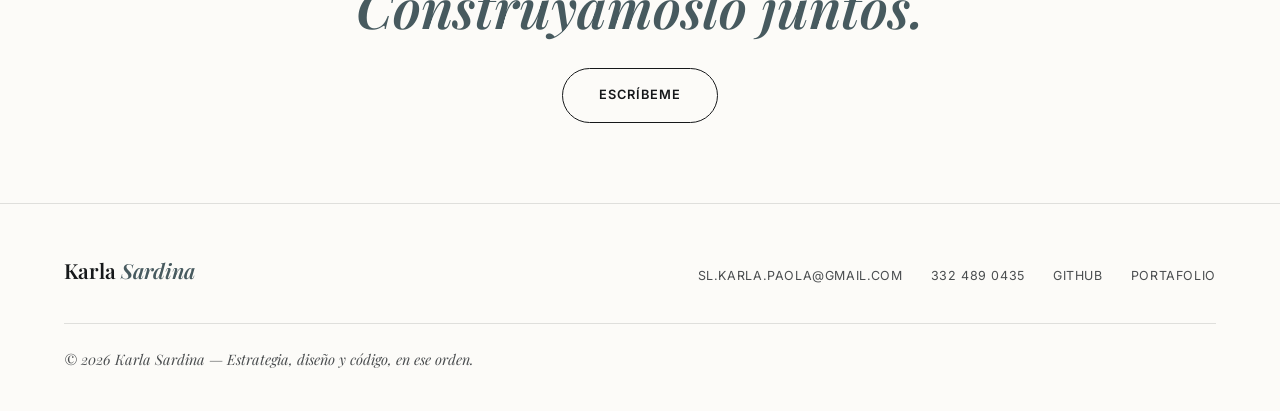
==== commit fdaf26e2: "Change 'juntas' to 'juntos' in CTA section" ====
--- a/index.html
+++ b/index.html
@@ -971,7 +971,7 @@
        CTA
   ============================================================ -->
   <section class="cta container reveal" id="contacto">
-    <h2>¿Un proyecto en mente? <em>Construyámoslo juntas.</em></h2>
+    <h2>¿Un proyecto en mente? <em>Construyámoslo juntos.</em></h2>
     <a href="mailto:sl.karla.paola@gmail.com" class="cta-btn">Escríbeme</a>
   </section>
 
@@ -1041,7 +1041,7 @@
     anio: "2026",
     tech: ["HTML", "CSS", "JavaScript", "PHP"],
     descripcion: "Sistema web para apoyo en trámites postmortem con un enfoque humano.",
-    imagen: "img/ultimo-tramite.png",
+    imagen: "images/ut.png",
     problema: "Los procesos administrativos tras un fallecimiento son confusos y están dispersos entre distintas dependencias.",
     solucion: "Una plataforma centralizada que guía al usuario paso a paso, reduciendo fricción emocional y administrativa.",
     proceso: "Investigación de trámites reales, arquitectura de información y desarrollo de interfaz guiada.",
@@ -1054,7 +1054,7 @@
     anio: "2025",
     tech: ["Bootstrap 5", "PHP", "MySQL", "pdfMake"],
     descripcion: "Gestión de datos médicos con interfaz optimizada para personal de urgencias.",
-    imagen: "img/hospital-general.png",
+    imagen: "images/hg.png",
     problema: "El registro de pacientes en urgencias se realizaba de forma manual, lenta y propensa a errores.",
     solucion: "Un sistema de captura estructurado con base de datos relacional y generación automática de documentos.",
     proceso: "Diseño de base de datos (7 tablas relacionadas), backend en PHP y generación de PDF con pdfMake.",
@@ -1067,7 +1067,7 @@
     anio: "2025",
     tech: ["HTML", "CSS", "JavaScript", "SQL"],
     descripcion: "Arquitectura de software para la gestión de pacientes a gran escala.",
-    imagen: "img/imss.png",
+    imagen: "images/imss.png",
     problema: "Instituciones con alto volumen de pacientes requieren un sistema escalable y ordenado.",
     solucion: "Arquitectura modular pensada para crecer sin perder rendimiento ni claridad de datos.",
     proceso: "Modelado de datos, definición de módulos y validación de flujos de usuario.",
@@ -1080,7 +1080,7 @@
     anio: "2025",
     tech: ["HTML", "CSS", "JavaScript"],
     descripcion: "E-commerce experimental para solicitud de muestras de perfumería.",
-    imagen: "img/perfumera.png",
+    imagen: "images/perfume.png",
     problema: "Las tiendas de perfumería en línea no suelen facilitar la solicitud de muestras antes de comprar.",
     solucion: "Una experiencia de catálogo minimalista enfocada en solicitar muestras de forma simple.",
     proceso: "Diseño visual de producto, maquetación responsiva y lógica de solicitud.",
@@ -1093,7 +1093,7 @@
     anio: "2024",
     tech: ["SVG", "CSS", "Illustration"],
     descripcion: "Exploración visual de iconos y SVG inspirados en superhéroes.",
-    imagen: "img/insignias.png",
+    imagen: "images/insignias.png",
     problema: "Se buscaba explorar identidad visual a través de iconografía ilustrada.",
     solucion: "Un set de insignias vectoriales con estilo propio, optimizadas para web.",
     proceso: "Bocetaje, vectorización en SVG y optimización de código para rendimiento.",
@@ -1106,7 +1106,7 @@
     anio: "2024",
     tech: ["Figma", "Android", "UI/UX"],
     descripcion: "Diseño y desarrollo de aplicación móvil académica.",
-    imagen: "img/app-cursos.png",
+    imagen: "images/app.png",
     problema: "Estudiantes necesitaban una forma centralizada de acceder a contenido de cursos.",
     solucion: "Aplicación móvil con navegación simple y jerarquía visual clara para contenido educativo.",
     proceso: "Prototipado en Figma, pruebas de usabilidad y desarrollo de app funcional.",
@@ -1119,7 +1119,7 @@
     anio: "2024",
     tech: ["Figma", "Wireframing", "Design System"],
     descripcion: "Prototipado en Figma con enfoque en experiencia de usuario.",
-    imagen: "img/ui-design.png",
+    imagen: "images/figma.png",
     problema: "Falta de consistencia visual entre pantallas de un mismo producto.",
     solucion: "Un sistema de componentes reutilizables con jerarquía tipográfica y de color definida.",
     proceso: "Investigación de referencias, definición de tokens visuales y prototipado interactivo.",
